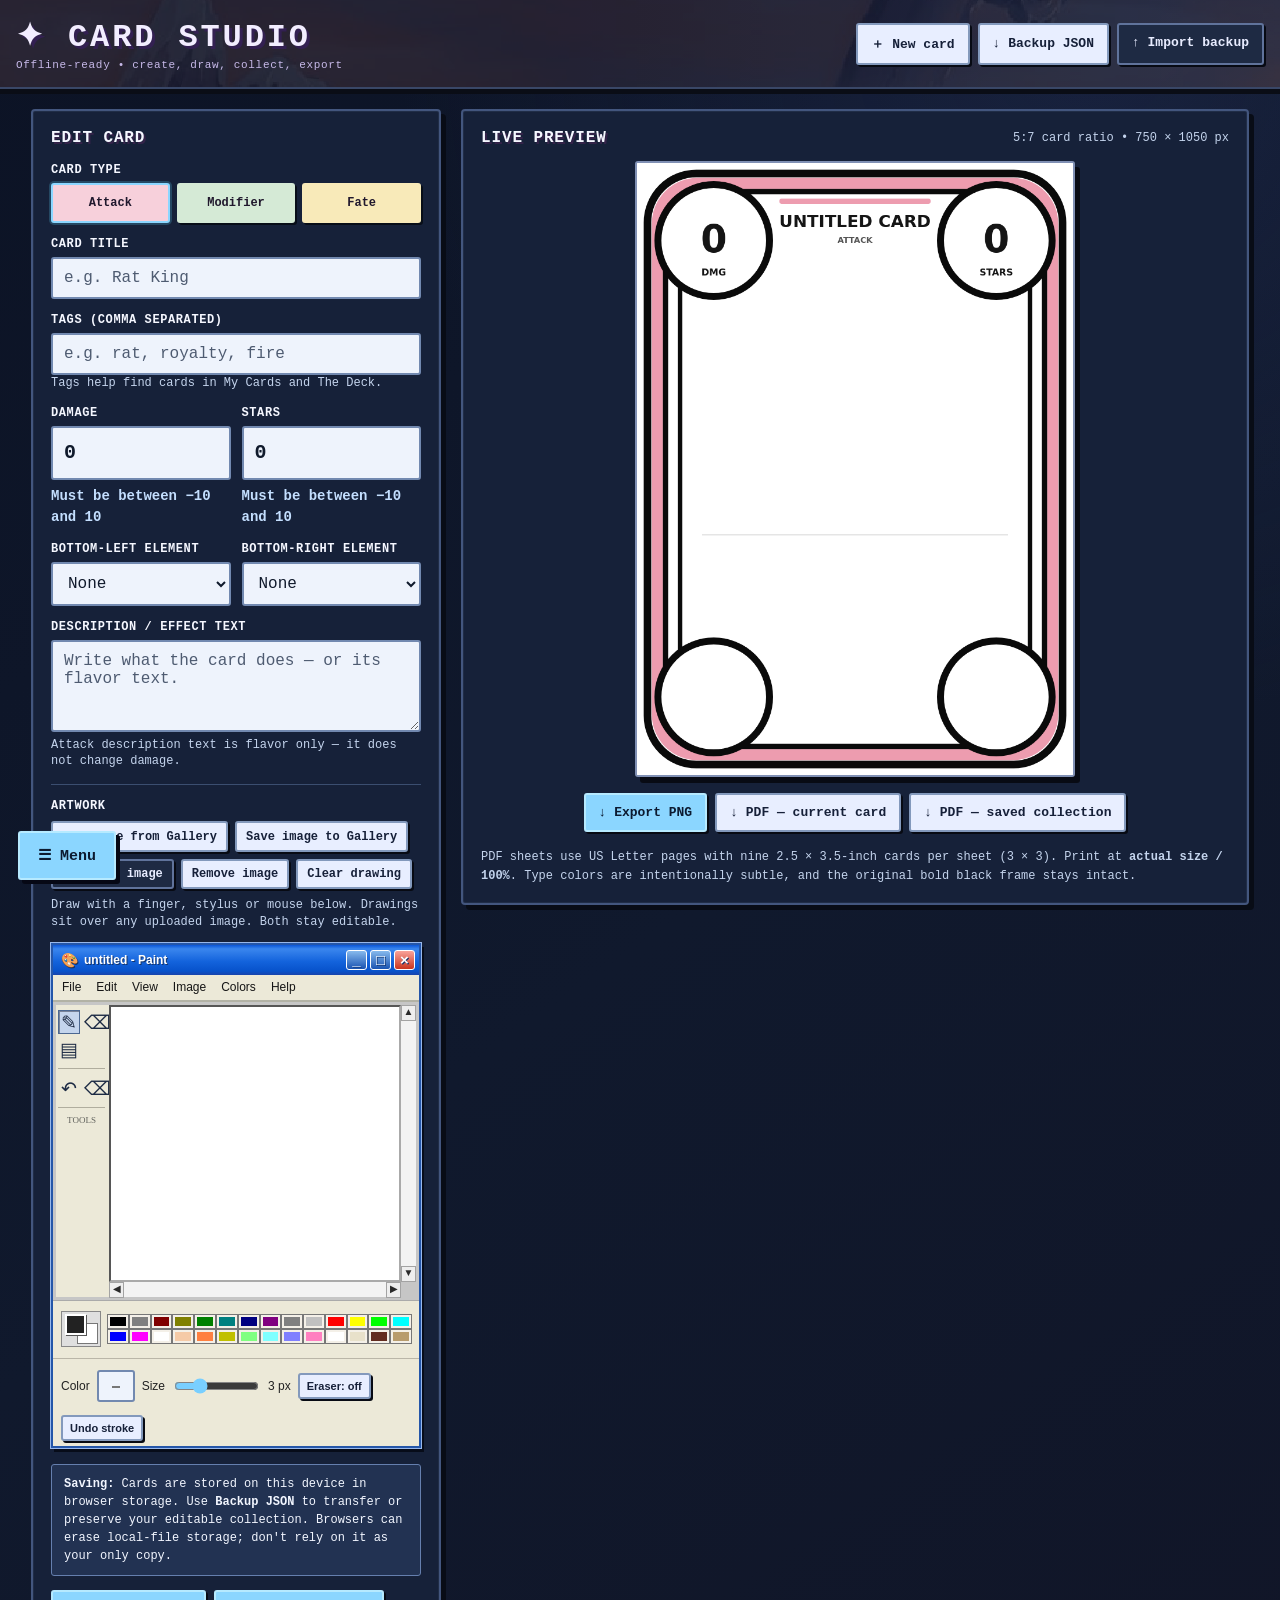
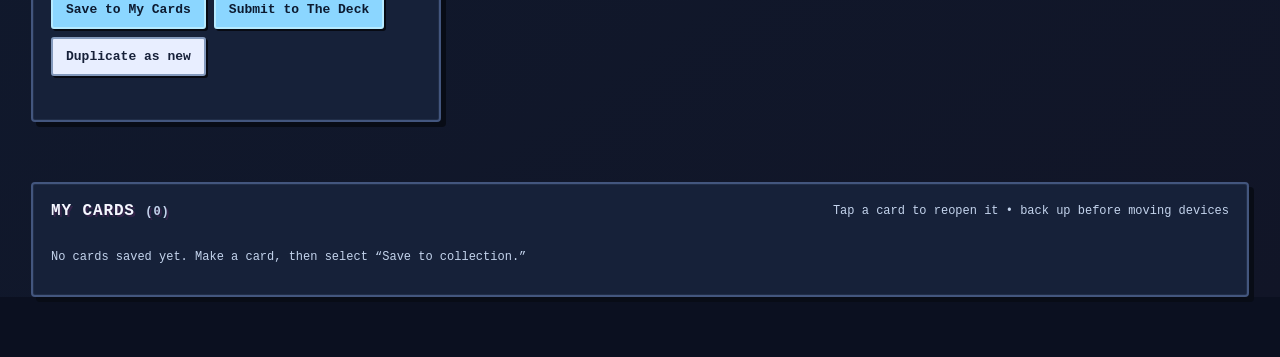
==== pixel-collection.html @ c216d49d "Create independently addressable Pixel Collection page to bypass stale index HTML" ====
<!DOCTYPE html>
<html lang="en"><head><!-- PIXEL COLLECTION BUILD: 2026-10-15, separate URL to bypass cached index.html --><meta charset="utf-8"><meta name="viewport" content="width=device-width,initial-scale=1,viewport-fit=cover"><meta name="theme-color" content="#171b22"><title>Card Studio</title>
<style>
:root{font-family:system-ui,-apple-system,BlinkMacSystemFont,'Segoe UI',sans-serif;color:#20252b;background:#f2f1ed}*{box-sizing:border-box}body{margin:0}button,input,textarea,select{font:inherit}button{cursor:pointer}button:disabled{opacity:.4;cursor:default}header{background:#171b22;color:white;padding:16px max(16px,calc((100vw - 1250px)/2));display:flex;align-items:center;justify-content:space-between;gap:10px;flex-wrap:wrap}header h1{font-size:21px;margin:0;letter-spacing:-.5px}header small{display:block;color:#b5bac4;font-size:11px;margin-top:3px}.top-actions{display:flex;gap:8px;flex-wrap:wrap}.btn{border:1px solid #cbd0d4;background:white;color:#222;border-radius:10px;padding:10px 13px;font-weight:650;font-size:13px;white-space:nowrap}.btn:hover{filter:brightness(.96)}.btn.primary{background:#252c38;color:#fff;border-color:#252c38}.btn.accent{background:#e899ae;border-color:#e899ae;color:#24171b}.btn.small{padding:6px 9px;font-size:12px}.btn.danger{color:#9d293c}.layout{max-width:1250px;margin:auto;padding:20px 16px 60px;display:grid;grid-template-columns:minmax(310px,410px) minmax(300px,1fr);gap:20px}.panel{background:white;border:1px solid #dfe1e2;border-radius:16px;padding:18px;box-shadow:0 2px 6px #00000006}.panel h2{font-size:16px;margin:0 0 15px}.field{margin-bottom:14px}.field>label,.field-label{display:block;font-size:12px;font-weight:750;margin-bottom:6px;color:#47505a}.field input:not([type=file]),.field textarea,.field select{width:100%;border:1px solid #cbd0d4;border-radius:9px;padding:10px 11px;background:#fff;color:#24282d;outline-offset:2px}.field textarea{min-height:92px;resize:vertical}.types,.grid2{display:grid;grid-template-columns:repeat(3,minmax(0,1fr));gap:7px}.types button{border:2px solid transparent;border-radius:9px;padding:11px 2px;font-weight:750;font-size:12px}.types button[data-type=attack]{background:#f7d0db}.types button[data-type=modifier]{background:#d5ead6}.types button[data-type=fate]{background:#f8eab9}.types button.active{border-color:#222;box-shadow:inset 0 0 0 1px #fff}.grid2{grid-template-columns:1fr 1fr;gap:11px}.chips{display:flex;gap:4px;flex-wrap:wrap;margin-top:6px}.chips button{padding:5px 7px;border:1px solid #d6dadd;background:#f7f8f8;border-radius:7px;font-size:11px}.muted{color:#68737d;font-size:12px;line-height:1.4}.art-tools{display:flex;flex-wrap:wrap;gap:7px;margin:8px 0}.art-tools label{display:inline-flex;align-items:center}.art-tools input[type=file]{display:none}#drawPad{width:100%;aspect-ratio:538/378;touch-action:none;background:#fff;border:1px dashed #aab1b8;border-radius:9px;display:block;cursor:crosshair}.draw-tools{display:flex;align-items:center;gap:9px;flex-wrap:wrap;margin:8px 0}.draw-tools input[type=color]{width:38px;height:32px;border:0;background:none}.draw-tools input[type=range]{width:85px}.preview-panel{display:flex;flex-direction:column;align-items:center;position:sticky;top:12px;align-self:start}.preview-panel .preview-label{align-self:stretch;display:flex;justify-content:space-between;align-items:center;margin-bottom:14px}.preview-panel h2{margin:0}#preview{width:min(100%,440px);aspect-ratio:5/7;height:auto;border-radius:17px;box-shadow:0 12px 30px #00000020;background:#fff}.exports{display:flex;gap:8px;flex-wrap:wrap;justify-content:center;margin-top:16px}.library{max-width:1250px;margin:0 auto 60px;padding:0 16px}.library .panel{padding:18px}.lib-head{display:flex;justify-content:space-between;align-items:center;gap:10px;flex-wrap:wrap}.lib-head h2{margin:0}.library-grid{display:grid;grid-template-columns:repeat(auto-fill,minmax(150px,1fr));gap:12px;margin-top:16px}.lib-card{border:1px solid #d8dce0;border-radius:12px;padding:10px;min-width:0}.lib-card img{display:block;width:100%;aspect-ratio:5/7;object-fit:contain;background:#eee;border-radius:6px;cursor:pointer}.lib-card strong{display:block;font-size:12px;overflow:hidden;text-overflow:ellipsis;white-space:nowrap;margin:8px 0 2px}.lib-card small{color:#69737d}.lib-buttons{display:flex;gap:5px;margin-top:8px;flex-wrap:wrap}.lib-buttons button{font-size:11px;padding:6px 7px}.notice{font-size:12px;padding:10px 12px;border:1px solid #d5dadd;background:#f8fafb;border-radius:9px;line-height:1.5}.status{font-size:12px;min-height:18px;color:#59656f;margin-top:8px}.footer-note{font-size:12px;color:#6a737c;margin-top:16px;line-height:1.55}.separator{height:1px;background:#e8eaed;margin:14px 0}.hidden{display:none!important}@media(max-width:760px){header{padding:13px 16px}.layout{grid-template-columns:1fr;padding:14px;gap:14px}.preview-panel{position:static;grid-row:1}#preview{max-width:340px}.panel{padding:14px}.library{padding:0 14px}header h1{font-size:19px}}@media print{header,.editor-panel,.exports,.library,.preview-label,.footer-note{display:none!important}.layout{display:block;padding:0;margin:0}.preview-panel{border:0;box-shadow:none;padding:0}#preview{max-width:none;box-shadow:none;width:5in;height:7in}body{background:white}}

/* Scorekeeper additions: isolated from legacy card storage */
.nav-tabs{max-width:1250px;margin:14px auto 0;padding:0 16px;display:flex;gap:8px}.nav-tabs button{flex:1;max-width:230px;padding:12px;border:1px solid #cbd0d4;border-radius:12px;background:white;font-weight:800;color:#28313b}.nav-tabs button.active{background:#252c38;color:white;border-color:#252c38}body.score-mode .layout,body.score-mode .library{display:none}body:not(.score-mode) #scorePage{display:none}#scorePage{max-width:800px;margin:16px auto 60px;padding:0 16px}.score-head{display:flex;justify-content:space-between;align-items:center;flex-wrap:wrap;gap:10px}.score-head h2{margin:0}.score-player{padding:13px 0;border-bottom:1px solid #e2e4e6;display:flex;align-items:center;gap:10px}.score-player:last-child{border-bottom:0}.score-person{flex:1;min-width:0}.score-person strong{display:block;overflow:hidden;text-overflow:ellipsis;white-space:nowrap}.score-person small{color:#65717c}.score-amount{font-size:30px;font-weight:800;min-width:42px;text-align:center;font-variant-numeric:tabular-nums}.score-btn{min-width:48px;min-height:48px;border-radius:12px;border:1px solid #cbd0d4;background:#f6f7f8;font-size:26px;font-weight:650}.score-btn.plus{background:#d5ead6}.score-btn:active{transform:scale(.97)}.score-setup{display:grid;grid-template-columns:1fr 1fr;gap:12px}.score-setup label{display:block;font-size:12px;font-weight:750;margin-bottom:5px}.score-setup input{border:1px solid #cbd0d4;border-radius:9px;padding:11px;width:100%;font-size:16px}.score-help{font-size:12px;color:#65717c;margin:10px 0}.score-toolbar{display:flex;flex-wrap:wrap;gap:8px;margin-top:15px}.score-leader{padding:10px 13px;border-radius:10px;background:#f2f6f1;font-size:13px;margin:12px 0}.score-leader.win{background:#fff3d5}.score-history{font-size:12px;color:#66717c;margin-top:8px}.score-setup-row{display:flex;gap:7px;margin-bottom:8px}.score-setup-row input{flex:1;min-width:0}.score-setup-row button{width:40px;border-radius:8px;border:1px solid #ccd0d4;background:#fff}.score-setup-row button:disabled{opacity:.3}@media(max-width:520px){.score-setup{grid-template-columns:1fr}.score-player{gap:7px}.score-btn{min-width:44px;min-height:48px}.score-amount{font-size:27px;min-width:38px}}@media print{#scorePage,.nav-tabs{display:none!important}}

/* v3 navigation: independent from existing card storage */
#menuToggle{position:fixed;z-index:55;bottom:20px;left:18px;border:1px solid #343943;background:#202630;color:white;border-radius:999px;box-shadow:0 4px 20px #0004;padding:13px 18px;font-weight:800;font-size:15px;min-height:48px}#menuShade{position:fixed;inset:0;background:#1119;z-index:70}#sideNav{position:fixed;left:0;top:0;bottom:0;z-index:71;transform:translateX(-105%);transition:transform .18s ease;width:min(83vw,310px);background:#181d25;color:#fff;box-shadow:4px 0 20px #0003;padding:20px 14px;display:flex;flex-direction:column;gap:8px}#sideNav.open{transform:translateX(0)}.side-title{display:flex;align-items:center;justify-content:space-between;font-size:23px;font-weight:900;letter-spacing:.1em;padding:8px 8px 20px}#menuClose{background:transparent;color:white;border:0;font-size:30px}#sideNav button[data-go]{text-align:left;color:#f4f4f4;background:transparent;border:0;border-radius:11px;padding:17px 16px;font-weight:750;font-size:16px}#sideNav button[data-go].selected{background:#394354}.side-caption{font-size:12px;color:#b4bdc9;line-height:1.5;margin:24px 10px}.feature-page{max-width:1100px;margin:18px auto 70px;padding:0 16px}.feature-page h2{font-size:22px}.feature-actions{display:flex;flex-wrap:wrap;gap:8px;margin:15px 0}.art-grid{display:grid;grid-template-columns:repeat(auto-fill,minmax(145px,1fr));gap:12px;margin-top:18px}.art-tile{border:1px solid #dadddf;background:#fff;border-radius:13px;padding:9px;text-align:left;min-width:0}.art-tile img{width:100%;aspect-ratio:1;object-fit:contain;background:#f8f8f6;border-radius:8px}.art-tile strong{display:block;font-size:13px;overflow:hidden;text-overflow:ellipsis;white-space:nowrap;margin-top:7px}.art-tile small{color:#65717c}.gallery-actions{display:flex;gap:5px;flex-wrap:wrap;margin-top:7px}.gallery-actions .btn{font-size:11px;padding:6px 8px}.gallery-thumb{width:100%;aspect-ratio:1;object-fit:contain;background:#fafaf8;border-radius:8px}.deck-stats{display:flex;gap:10px;flex-wrap:wrap}.deck-stats span{background:#f4f4f0;padding:8px 12px;border-radius:10px;font-size:13px;font-weight:750}body[data-page="gallery"] .layout,body[data-page="gallery"] .library,body[data-page="gallery"] #scorePage,body[data-page="decks"] .layout,body[data-page="decks"] .library,body[data-page="decks"] #scorePage{display:none!important}body:not([data-page="gallery"]) #galleryPage,body:not([data-page="decks"]) #decksPage{display:none!important}body[data-page="shared"] .layout,body[data-page="shared"] .library,body[data-page="shared"] #scorePage{display:none!important}body:not([data-page="shared"]) #sharedPage{display:none!important}body[data-page="score"] .layout,body[data-page="score"] .library{display:none!important}body:not([data-page="score"]) #scorePage{display:none!important}@media print{#menuToggle,#menuShade,#sideNav,.feature-page{display:none!important}}
body:not([data-page="shared"]):not([data-page="gallery"]) #cloudAccount{display:none!important}#cloudAccount{max-width:1100px;margin:0 auto 80px}#cloudCardSelect{width:100%;padding:12px;border:1px solid #ddd;border-radius:9px}#cloudArtFiles{max-width:100%}
/* GLEP PIXEL STUDIO UI THEME — presentation only. Do not change canvas renderer or card template. */
:root{font-family:'Courier New',ui-monospace,monospace;color:#e0e6ff;background:#0b1020;color-scheme:dark;--glep-magenta:#f338da;--glep-cyan:#3edce8;--glep-line:#53678e;--glep-ink:#0b1020}
body{background:radial-gradient(circle at 85% 2%,#28345f60,transparent 32%),linear-gradient(145deg,#0c1325,#10192d 50%,#111527);color:#e0e6ff;min-height:100vh}
body::before{content:'';pointer-events:none;position:fixed;inset:0;z-index:-1;background-image:linear-gradient(#6880b10a 1px,transparent 1px),linear-gradient(90deg,#6880b10a 1px,transparent 1px);background-size:16px 16px}
header{background:linear-gradient(90deg,#0b1121 42%,#142138);border-bottom:2px solid #394767;box-shadow:0 5px 0 #0a0d16;position:relative;isolation:isolate}
header:before{content:'';position:absolute;inset:0;background-image:url("[data-uri]");background-position:right 43%;background-size:cover;opacity:.17;z-index:-1;image-rendering:pixelated}
header h1{font-size:clamp(21px,3vw,32px);font-weight:900;text-transform:uppercase;letter-spacing:.09em;text-shadow:3px 3px 0 #332052;color:#f2edff}
header small{color:#c7b9e9;letter-spacing:.06em}
.panel,.feature-page .panel{background:#161f34;border:2px solid #4b5f85;border-radius:4px;box-shadow:5px 5px 0 #080c16, inset 0 0 0 1px #202d47;color:#e4eaff}
.panel h2,.feature-page h2,.preview-label h2,.lib-head h2{font-family:'Courier New',monospace;letter-spacing:.055em;text-transform:uppercase;color:#e3dfff;text-shadow:2px 2px #342349}
.field>label,.field-label,.score-setup label{color:#c9d5f9;text-transform:uppercase;letter-spacing:.05em}
.muted,.footer-note,.score-person small,.score-history,.score-help,.lib-card small{color:#b3c1dd}
.btn,.nav-tabs button,.chips button,.score-btn,.score-setup-row button{font-family:inherit;background:#1e2a43;border:2px solid #60739b;border-radius:3px;color:#e8ecff;box-shadow:2px 2px 0 #070a13;transition:background .12s}
.btn:hover,.chips button:hover,.score-btn:hover{filter:brightness(1.15)}
.btn.primary,.btn.accent,.nav-tabs button.active{background:#ef34cb;border-color:#ff83eb;color:#160a24;font-weight:900}
.btn.danger{color:#ffa4be;border-color:#985774}
.field input:not([type=file]),.field textarea,.field select,.score-setup input,#cloudCardSelect{background:#0e172a;color:#f1f3ff;border:2px solid #4b628a;border-radius:3px;font-family:inherit}
.field input:focus,.field textarea:focus,.field select:focus{outline:2px solid #ff43d9;outline-offset:2px}
.types button{border-radius:3px;font-family:inherit;color:#20182d;box-shadow:2px 2px 0 #080e18}
.types button.active{border-color:#ff29ca;box-shadow:0 0 0 2px #40143d}
.notice,.score-leader{background:#1c2941;border:1px solid #6178a0;border-radius:3px;color:#d1ddf5}
.separator{background:#3b4e70}
#drawPad{border:2px dashed #7282a9;border-radius:3px;background:white}
#preview{border-radius:3px;border:2px solid #8090b4;box-shadow:5px 6px 0 #080b14;background:white} /* canvas artwork stays exactly as designed */
.lib-card{background:#0e182b;border:1px solid #556b91;border-radius:3px}
.lib-card img{background:#e8e8e8;border-radius:1px}
#menuToggle{background:#ee34cb;color:#120d20;border:2px solid #ff8eed;border-radius:3px;box-shadow:4px 4px 0 #060815;font-family:inherit}
#sideNav{background:#0b1122;border-right:3px solid #ba4fcb;box-shadow:8px 0 0 #050911;font-family:inherit}
#sideNav .side-title{font-size:20px;color:#f3eaff;text-shadow:2px 2px #7d287b}
#sideNav button[data-go]{border-radius:3px;font-family:inherit}
#sideNav button[data-go].selected{background:#352044!important;color:#ff7ee8!important;border-left:4px solid #ff31d6}
#sideNav .side-caption{color:#b9c4de}
.score-player{border-color:#3c5070}.score-btn.plus{background:#248874;color:white;border-color:#41c9af}.score-leader.win{background:#423359;color:#ffe5ff}
.library-grid,.gallery-grid{gap:12px}
#galleryPage .panel,#decksPage .panel,#sharedPage .panel,#scorePage .panel{background:#161f34;color:#e4eaff}
#scorePage .score-amount{color:#e8dcff;text-shadow:2px 2px 0 #52386b}
input[type=checkbox]{accent-color:#ef34cb}
@media(max-width:760px){header{padding:14px 14px 16px}header h1{font-size:22px}.panel{box-shadow:3px 3px 0 #080c16}.layout{gap:16px}#menuToggle{bottom:18px;left:14px}}
@media print{body{background:white!important;color:black!important}.panel{background:white!important;border:0!important;box-shadow:none!important}body:before,header:before{display:none!important}}
.stat-range-hint{font-size:13px;line-height:1.5;margin-top:6px;color:#cad6eb;font-weight:650}.field select#damage,.field select#stars{font-size:18px!important;font-weight:800!important;min-height:48px;line-height:1.4!important}.chips{max-height:88px;overflow-y:auto}.chips button{min-width:32px;min-height:30px}#damageChips,#starsChips{gap:5px}

/* vPixel contrast repair: explicit backgrounds and accessible foregrounds */
body .panel, body #scorePage .panel, body .lib-card, body .notice, body .score-leader, body .score-person, body .score-setup, body .score-player, body .cloud-card,body .art-tile{color:#eff5ff}
body .panel{background:#162139!important;border-color:#43567e!important;color:#f0f4ff!important}
body .panel h2,body .panel h3,body .panel strong,body .lib-card strong,body .field>label,body .field-label,body .score-person strong,body .score-head h2{color:#f5f7ff!important}
body .muted,body .footer-note,body .score-help,body .score-history,body .lib-card small,body .score-person small{color:#c4d4ed!important}
body .field input:not([type=file]),body .field textarea,body .field select,body .score-setup input,body input:not([type=checkbox]):not([type=radio]):not([type=color]):not([type=range]):not([type=file]),body select,body textarea{background:#eef3fc!important;color:#101a2c!important;border:2px solid #7289b0!important;opacity:1}
body input::placeholder,body textarea::placeholder{color:#4e5b71!important;opacity:1}
body button.btn,body .chips button,body .lib-buttons button,body .score-btn,body .score-setup-row button{background:#e8eeff;color:#162039;border:2px solid #8399bc}
body button.btn.primary,body button.btn.accent,body .score-btn.plus{background:#e83bc4;color:#150b20;border-color:#fa8dec}
body .notice,body .lib-card,body .score-leader{background:#223252!important;color:#f2f6ff!important;border-color:#657fae!important}
body .stat-range-hint{color:#d6e8ff!important;font-size:14px!important}
body .field select#damage,body .field select#stars{font-size:20px!important;font-weight:800!important;min-height:52px}
body .field select option{background:#eef3fc;color:#101a2c}

/* Numeric entry only: no quick-select controls. */
#damageChips,#starsChips{display:none!important}
.field input#damage,.field input#stars{display:block!important;width:100%!important;min-height:54px!important;font-size:20px!important;font-weight:800!important;background:#eef3fc!important;color:#101a2c!important;border:2px solid #7289b0!important}


/* Cool-blue studio accents and clean reference-style drawing canvas.
   Visual UI only — card export paint() remains unchanged. */
:root{--glep-magenta:#8cd9ff;--glep-cyan:#8cd9ff;accent-color:#79cfff}
body .btn.primary,body .btn.accent,body .nav-tabs button.active,body #menuToggle,
body .score-btn.plus{background:#8bd6ff!important;color:#0c1a30!important;border-color:#b6eaff!important}
body .btn.primary:hover,body .btn.accent:hover,body #menuToggle:hover{background:#b7eaff!important}
body .types button.active{border-color:#8bd6ff!important;box-shadow:0 0 0 2px #254863!important}
body #sideNav{border-right-color:#6bb8ea!important}
body #sideNav button[data-go].selected{background:#1d3652!important;border-left:4px solid #8bd6ff!important;color:#bdeaff!important}
body #sideNav .side-title{text-shadow:2px 2px #174f74!important}
body .field input:focus,body .field textarea:focus,body .field select:focus,
body button:focus-visible{outline:3px solid #8bd6ff!important;outline-offset:2px}
body input[type=checkbox],body input[type=radio]{accent-color:#71c9fa!important}
body #drawPad{display:block!important;width:100%!important;height:auto!important;aspect-ratio:538/378!important;background:#fff!important;border:3px dashed #8398ba!important;border-radius:3px!important;box-shadow:none!important;touch-action:none}
body .draw-tools{background:transparent!important}
body .stat-range-hint{color:#c4dfff!important}
@media(max-width:760px){body #drawPad{border-width:3px!important}}

/* Classic Windows XP Paint drawing shell — affects the editor only */
.xp-paint{font:12px Tahoma,'MS Sans Serif',Arial,sans-serif;color:#111!important;background:#ece9d8;border:2px solid #2456a9;box-shadow:0 0 0 1px #98b8eb,3px 4px 0 #070c19;margin:12px 0 16px;width:100%;overflow:hidden}
.xp-title{height:30px;background:linear-gradient(180deg,#0b56d8 0%,#3a86ee 13%,#1363dc 55%,#0752cb 87%,#1844ac);color:white;display:flex;align-items:center;padding:3px 4px 3px 8px;gap:6px;font-weight:bold;text-shadow:1px 1px #12346d}
.xp-appicon{font-size:14px}.xp-wincontrols{display:flex;gap:3px;margin-left:auto}.xp-wincontrols span{display:grid;place-items:center;width:21px;height:20px;border:1px solid white;border-radius:3px;background:linear-gradient(#87baed,#1953b2);font-size:15px;line-height:1}.xp-wincontrols span:last-child{background:linear-gradient(#f9a39a,#ca351e)}
.xp-menubar{height:25px;display:flex;align-items:center;gap:15px;padding:0 9px;background:#ece9d8;color:#151515}
.xp-workspace{display:flex;background:#c6c6c6;min-height:300px;border-top:2px solid #b2b2a5;padding:3px}.xp-toolbar{width:53px;flex-shrink:0;display:grid;align-content:start;grid-template-columns:repeat(2,22px);gap:3px;padding:5px 2px;background:#ece9d8}.xp-tool{display:grid;place-items:center;width:22px;height:24px;padding:0;border:1px solid transparent;background:transparent;color:#1d2b44;font:19px 'Segoe UI Symbol',sans-serif;cursor:pointer;box-shadow:none}.xp-tool.xp-current{background:#c4d5ed;border:1px solid #4c6891;box-shadow:inset 1px 1px #788399}.xp-tool:hover{border-color:#7790ae}.xp-tool-sep{grid-column:span 2;border-top:1px solid #b0ad9e;margin:4px 0}.xp-tool-note{grid-column:span 2;font:9px Tahoma;color:#62635e;text-align:center}
.xp-canvas-frame{position:relative;flex:1;min-width:0;padding:0 15px 15px 0;background:#c6c6c6}.xp-canvas-scroll{width:100%;height:100%;background:#fff;border:2px inset #aaa;overflow:hidden;min-height:276px}.xp-paint #drawPad{display:block!important;width:100%!important;height:auto!important;aspect-ratio:538/378!important;border:0!important;border-radius:0!important;background:white!important;touch-action:none;box-shadow:none!important}.xp-v-scroll{position:absolute;right:0;top:0;bottom:15px;width:15px;display:flex;flex-direction:column;align-items:stretch;color:#292929;background:#e7e7e7}.xp-h-scroll{position:absolute;bottom:0;left:0;right:15px;height:15px;display:flex;color:#292929;background:#e7e7e7}.xp-v-scroll span,.xp-h-scroll span{height:16px;min-width:15px;text-align:center;font-size:10px;border:1px solid #a3a3a3;background:#eee}.xp-v-scroll i,.xp-h-scroll i{flex:1;background:#f3f3f3}
.xp-palette{background:#ece9d8;border-top:1px solid #aaa;display:flex;gap:7px;align-items:center;padding:5px 8px;min-height:58px}.xp-color-pair{width:40px;height:36px;flex-shrink:0;position:relative;border:1px solid #888;background:#dfdfdf}.xp-color-pair #xpColorPreview{width:21px;height:21px;background:#222;position:absolute;top:2px;left:3px;z-index:1;border:2px solid #fff;box-shadow:1px 1px #555}.xp-secondary-color{width:21px;height:21px;background:white;position:absolute;bottom:2px;right:2px;border:1px solid #777}.xp-swatches{display:grid;grid-template-columns:repeat(14,minmax(10px,1fr));gap:2px;flex:1}.xp-color{background:var(--swatch);border:2px solid #f4f0e8;outline:1px solid #777;min-height:13px;cursor:pointer;padding:0}.xp-color.xp-selected{outline:2px solid #153e9a;outline-offset:0}
.xp-status{display:flex;justify-content:space-between;gap:6px;padding:5px 7px;background:#ece9d8;border-top:1px solid #b1b1aa;color:#333;font:10px Tahoma,Arial,sans-serif}.xp-options{border-top:1px solid #bab6a8;padding:5px 8px;background:#ece9d8}.xp-options .draw-tools{margin:0;gap:7px;color:#222!important;font:12px Tahoma,Arial,sans-serif}.xp-options .draw-tools span{color:#222!important}.xp-options .draw-tools .btn{font-size:11px!important;padding:5px 7px!important}.xp-options input[type=color]{background:transparent!important}
@media(max-width:480px){.xp-swatches{grid-template-columns:repeat(10,minmax(10px,1fr))}.xp-toolbar{width:43px;grid-template-columns:repeat(2,17px)}.xp-tool{width:17px;font-size:15px}.xp-menubar{gap:10px}.xp-status{font-size:9px}.xp-workspace{min-height:245px}.xp-canvas-scroll{min-height:220px}}

body:not([data-page="master"]) #masterPage{display:none!important}body[data-page="master"] .layout,body[data-page="master"] .library,body[data-page="master"] #scorePage{display:none!important}
.master-grid{display:grid;grid-template-columns:repeat(auto-fit,minmax(min(100%,270px),1fr));gap:12px;margin-top:16px}.master-entry{background:#21314d;border:1px solid #7798b8;padding:14px}.master-entry input,.master-entry select,.master-entry textarea{display:block;width:100%;margin:6px 0;background:#eff5ff!important;color:#162037!important;padding:8px;border:1px solid #7799bd}.master-entry textarea{min-height:85px}.master-entry .btn{margin:3px}.master-meta{font-size:12px;color:#c9ddf3}.master-creator{display:flex;align-items:center;justify-content:space-between;gap:12px;padding:8px;border-bottom:1px solid #435777}

/* My Cards — make saved-card tiles and actions legible on every theme */
body #decksPage #deckGrid .art-tile{display:flex;flex-direction:column;align-items:flex-start;gap:7px;width:100%;min-height:88px;text-align:left;background:#eaf3ff!important;color:#162238!important;border:2px solid #86b6d7!important;padding:12px!important;border-radius:5px;cursor:pointer;opacity:1!important}
body #decksPage #deckGrid .art-tile strong{display:block;color:#142036!important;font-size:15px;font-weight:800;white-space:normal;overflow-wrap:anywhere}
body #decksPage #deckGrid .art-tile small{display:block;color:#344967!important;font-size:12px;font-weight:700;text-transform:capitalize}
body #decksPage #deckGrid .art-tile:hover,body #decksPage #deckGrid .art-tile:focus-visible{background:#d4ebff!important;outline:2px solid #76cfff}
body #decksPage .feature-actions button{color:#15233a!important;background:#e9f3ff!important;border:2px solid #8daecc!important;opacity:1!important}
body #decksPage .feature-actions button.primary{background:#8bd6ff!important;color:#0a2038!important}
body #decksPage #deckSummary span{background:#dcecff!important;color:#15243b!important;border:1px solid #8cadd1;font-weight:800}

.card-mini-preview{display:block!important;width:100%;aspect-ratio:5/7!important;object-fit:contain!important;max-height:350px;border:1px solid #7297ba;background:#fff}.card-status{display:block;font-size:12px;color:#cbe6ff;margin:6px 0}.deck-tools{display:flex;gap:8px;flex-wrap:wrap;margin:9px 0}.deck-tools input,.deck-tools select{flex:1;min-width:140px;padding:8px;background:#eff5ff;color:#14213a;border:1px solid #7899b2;border-radius:3px}

/* Mobile layout fixes and section-based Card Master */
html,body{max-width:100%;overflow-x:clip}
.feature-page,.feature-page .panel,.art-grid,.art-tile,.master-grid,.master-entry,.master-creator,.grid2,.field{min-width:0;max-width:100%;box-sizing:border-box}
#galleryGrid,#sharedArtGrid,#sharedGrid,#masterCards,#masterArtwork{grid-template-columns:repeat(auto-fill,minmax(min(100%,230px),1fr))}
#galleryGrid .art-tile,#sharedArtGrid .art-tile,#sharedGrid .art-tile{width:100%;min-width:0;overflow:hidden}
.gallery-actions{display:flex;flex-direction:column;align-items:stretch;gap:7px;width:100%;min-width:0}
.gallery-actions .btn,.art-tile .btn,.master-entry .btn,.master-creator .btn{max-width:100%;min-width:0;white-space:normal!important;overflow-wrap:anywhere;text-align:center;line-height:1.35;height:auto}
.gallery-actions .btn{display:block;width:100%;margin:0!important;padding:9px 6px!important;font-size:12px!important}
.art-tile strong,.art-tile small{white-space:normal!important;overflow-wrap:anywhere}
.art-tile strong{color:#18243a!important}.art-tile small{color:#40526e!important}
.master-tabs{display:grid;grid-template-columns:repeat(3,minmax(0,1fr));gap:8px;margin:16px 0}
.master-tabs button{min-width:0;max-width:100%;padding:12px 7px!important;white-space:normal!important;overflow-wrap:anywhere;line-height:1.3}
.master-global-controls{display:flex;justify-content:flex-end;gap:8px;flex-wrap:wrap;margin-bottom:10px}
.master-global-controls .btn{max-width:100%;white-space:normal}
[data-master-panel][hidden]{display:none!important}
.master-creator{flex-wrap:wrap;align-items:flex-start;gap:9px}
.master-creator>span{flex:1 1 110px;overflow-wrap:anywhere}
.master-creator>div{display:flex;flex:1 1 175px;flex-wrap:wrap;gap:6px;min-width:0}
.master-creator>div .btn{flex:1 1 120px;margin:0}
#masterPage .grid2{grid-template-columns:repeat(auto-fit,minmax(min(100%,210px),1fr))}
#masterPage input,#masterPage select,#masterPage textarea{min-width:0;max-width:100%}
@media(max-width:760px){
 #galleryGrid,#sharedArtGrid,#sharedGrid,#masterCards,#masterArtwork{grid-template-columns:repeat(2,minmax(0,1fr));gap:10px}
 #galleryGrid .art-tile,#sharedArtGrid .art-tile,#sharedGrid .art-tile{padding:8px!important}
 #menuToggle{position:fixed!important;left:12px!important;bottom:calc(12px + env(safe-area-inset-bottom,0px))!important;z-index:1000!important;max-width:155px;padding:11px 13px!important;font-size:14px!important}
 body{padding-bottom:calc(95px + env(safe-area-inset-bottom,0px))}
 .feature-page{padding-inline:12px!important}
 .master-tabs{grid-template-columns:1fr;gap:7px}
 .master-tabs button{width:100%}
 .master-creator>div{flex-basis:100%}
}
@media(max-width:430px){.gallery-actions .btn{font-size:11px!important;padding:8px 4px!important}.art-tile{padding:7px!important}}

.master-review-feedback{padding:10px;margin:10px 0;border:1px solid #81a5c8;background:#1e3450;color:#edf8ff;font-size:13px;font-weight:700;overflow-wrap:anywhere}.master-review-feedback[data-result="success"]{border-color:#68bea6;background:#153e38;color:#d8ffef}.master-review-feedback[data-result="error"]{border-color:#ea9898;background:#4a222c;color:#ffe3e3}

/* Browsing-first shared deck; publishing remains in Card Editor. */
body[data-page="shared"] #cloudAccount{display:none!important}

/* Pixel Collection — uses only existing card renderings and the studio palette. */
.pixel-collection{background:#0b152a;border:3px solid #547da7;padding:12px;box-shadow:5px 5px 0 #050b17;margin-top:12px;min-width:0}.pixel-collection-head{display:flex;flex-wrap:wrap;justify-content:space-between;gap:8px;color:#b8e9ff;border-bottom:2px solid #43698d;padding:8px 4px 14px;margin-bottom:15px;letter-spacing:.07em;font:700 13px 'Courier New',monospace}.pixel-card-grid{display:grid;grid-template-columns:repeat(auto-fill,minmax(min(100%,156px),1fr));gap:12px;align-items:start}.pixel-card-slot{min-width:0;width:100%;display:flex;flex-direction:column;align-items:stretch;gap:5px;padding:9px;background:#192b47;border:2px solid #597da6;color:#f5faff;box-shadow:3px 3px 0 #050c1c;border-radius:2px;font:700 12px 'Courier New',monospace;cursor:pointer}.pixel-card-slot:hover,.pixel-card-slot:focus-visible{border-color:#91dbff;background:#243c5e;outline:2px solid #91dbff}.pixel-card-slot img{width:100%;aspect-ratio:5/7;object-fit:contain;background:white;max-height:none}.pixel-card-slot strong{white-space:normal;overflow-wrap:anywhere;color:#f6f8ff;font-size:12px}.pixel-card-slot small{color:#aeddf9}.pixel-card-inspector{margin-top:19px;border:2px solid #8bd6ff;background:#172740;padding:12px;color:#ebf4ff}.pixel-card-inspector[hidden]{display:none!important}#pixelInspectorContent{display:grid;grid-template-columns:minmax(0,1fr) minmax(0,1fr);gap:15px;margin-top:12px;align-items:start}.pixel-inspector-image{width:100%;max-width:360px;aspect-ratio:5/7;object-fit:contain;background:white}.pixel-inspector-details{min-width:0;overflow-wrap:anywhere}.pixel-inspector-details h3{color:#b3e6ff}.pixel-inspector-details p{color:#e3efff;line-height:1.45}@media(max-width:550px){.pixel-card-grid{grid-template-columns:repeat(2,minmax(0,1fr));gap:9px}.pixel-card-slot{padding:6px;font-size:11px}#pixelInspectorContent{grid-template-columns:1fr}.pixel-inspector-image{max-width:280px;margin:auto}}
</style></head><body>
<header><div><h1>✦ Card Studio</h1><small>Offline-ready • create, draw, collect, export</small></div><div class="top-actions"><button class="btn" id="newBtn">＋ New card</button><button class="btn" id="backupBtn">↓ Backup JSON</button><label class="btn" for="importBackup">↑ Import backup<input id="importBackup" type="file" accept="application/json,.json" hidden></label></div></header>
<button id="menuToggle" type="button" aria-label="Open navigation" aria-expanded="false">☰ <span>Menu</span></button>
<div id="menuShade" hidden></div><nav id="sideNav" aria-label="Card Studio navigation" aria-hidden="true"><div class="side-title">CARD STUDIO <button id="menuClose" aria-label="Close navigation">×</button></div><button data-go="cards" class="selected">✎ Card Editor</button><button data-go="gallery">▧ Art Gallery</button><button data-go="decks">▤ My Cards</button><button data-go="shared" >♧ The Deck</button><button data-go="score">◇ Scorekeeper</button><button data-go="master">⚙ Card Master</button><div class="side-caption">Draft cards and scores remain on this device. My Cards are private to this device. The Deck and shared artwork sync via Supabase. Local drafts and scores remain on this device.</div></nav>
<section id="masterPage" class="feature-page" aria-label="Card Master administration"><div class="panel">
<h2>Card Master · Billy's Workshop</h2><p class="muted">Only approved submissions appear in The Deck. Creator codes are stored and checked on the server.</p>
<div id="masterGate"><div class="field"><label for="masterPass">Card Master password</label><input id="masterPass" type="password" autocomplete="off" placeholder="Enter Billy's password"></div><button type="button" class="btn primary" id="masterUnlock">Unlock Card Master</button></div>
<div id="masterControls" hidden>
<div class="master-tabs" role="tablist" aria-label="Card Master sections">
<button type="button" class="btn primary" data-master-tab="review" role="tab" aria-selected="true">Card Review</button>
<button type="button" class="btn" data-master-tab="gallery" role="tab" aria-selected="false">Gallery Management</button>
<button type="button" class="btn" data-master-tab="users" role="tab" aria-selected="false">User Management</button>
</div>
<div class="master-global-controls"><button class="btn" id="masterRefresh">Refresh</button><button class="btn" id="masterLock">Lock</button></div>
<p class="muted" id="masterStatus" role="status"></p>
<div data-master-panel="review" role="tabpanel">
<h3>Card submissions</h3>
<div class="feature-actions"><button class="btn primary" id="masterDeckExport">Export Approved Deck (print)</button></div>
<div class="feature-actions"><label for="masterShowReviewed" class="muted"><input type="checkbox" id="masterShowReviewed"> Show approved and denied cards</label></div><div id="masterCards" class="master-grid"></div>
</div>
<div data-master-panel="gallery" role="tabpanel" hidden>
<h3>Shared Gallery Management</h3><p class="muted">Edit names and tags, replace artwork, or remove images from the public gallery.</p>
<div id="masterArtwork" class="master-grid"></div>
</div>
<div data-master-panel="users" role="tabpanel" hidden>
<h3>Creator Codes</h3><p class="muted">Codes are never displayed once created. Give each creator their code privately.</p>
<div class="grid2"><div class="field"><label for="masterCreatorName">Friend's name</label><input id="masterCreatorName" placeholder="Display name"></div><div class="field"><label for="masterCreatorCode">New code (6–64 characters)</label><input id="masterCreatorCode" placeholder="Private creator code" autocomplete="off"></div></div>
<button class="btn primary" id="masterAddCreator">Add creator</button><div id="masterCreators"></div>
</div>
</div>
</div></section><main class="layout"><section class="panel editor-panel"><h2>Edit card <span id="dirtyFlag" class="muted"></span></h2>
<div class="field"><label class="field-label">Card type</label><div class="types"><button type="button" data-type="attack" class="active">Attack</button><button type="button" data-type="modifier">Modifier</button><button type="button" data-type="fate">Fate</button></div></div>
<div class="field"><label for="cardName">Card title</label><input id="cardName" maxlength="52" placeholder="e.g. Rat King"></div><div class="field"><label for="cardTags">Tags (comma separated)</label><input id="cardTags" maxlength="200" placeholder="e.g. rat, royalty, fire"><div class="muted">Tags help find cards in My Cards and The Deck.</div></div>
<div class="grid2"><div class="field"><label for="damage">Damage</label><input id="damage" type="text" inputmode="text" pattern="-?(10|[0-9])" value="0" aria-describedby="damageHint"><div class="stat-range-hint" id="damageHint">Must be between −10 and 10</div></div><div class="field" id="starsField"><label for="stars">Stars</label><input id="stars" type="text" inputmode="text" pattern="-?(10|[0-9])" value="0" aria-describedby="starsHint"><div class="stat-range-hint" id="starsHint">Must be between −10 and 10</div></div></div>
<div class="grid2"><div class="field"><label for="element1">Bottom-left element</label><select id="element1"></select></div><div class="field"><label for="element2">Bottom-right element</label><select id="element2"></select></div></div>
<div class="field"><label for="effect">Description / effect text</label><textarea id="effect" maxlength="520" placeholder="Write what the card does — or its flavor text."></textarea><div class="muted" id="effectHint">Attack descriptions are flavor text; fate cards have no stars.</div></div>
<div class="separator"></div><div class="field"><label class="field-label">Artwork</label><div class="art-tools"><button class="btn small" id="chooseGalleryArt" type="button">▧ Choose from Gallery</button><button class="btn small" id="saveArtFromEditor" type="button">Save image to Gallery</button><label class="btn small" for="artFile">↑ Upload image<input type="file" accept="image/*" id="artFile"></label><button class="btn small" id="clearImage">Remove image</button><button class="btn small" id="clearDrawing">Clear drawing</button></div><div class="muted">Draw with a finger, stylus or mouse below. Drawings sit over any uploaded image. Both stay editable.</div><div class="xp-paint" aria-label="Classic Paint drawing workspace">
<div class="xp-title"><span class="xp-appicon">🎨</span><span>untitled - Paint</span><div class="xp-wincontrols" aria-hidden="true"><span>_</span><span>□</span><span>×</span></div></div>
<div class="xp-menubar"><span>File</span><span>Edit</span><span>View</span><span>Image</span><span>Colors</span><span>Help</span></div>
<div class="xp-workspace"><div class="xp-toolbar" role="toolbar" aria-label="Paint drawing tools">
<button type="button" class="xp-tool xp-current" data-xp-tool="pen" title="Pencil" aria-label="Pencil">✎</button>
<button type="button" class="xp-tool" data-xp-tool="eraser" title="Eraser" aria-label="Eraser">⌫</button>
<button type="button" class="xp-tool" data-xp-tool="brush" title="Brush" aria-label="Brush">▤</button><div class="xp-tool-sep"></div>
<button type="button" class="xp-tool" id="xpUndo" title="Undo stroke" aria-label="Undo stroke">↶</button>
<button type="button" class="xp-tool" id="xpClear" title="Clear drawing" aria-label="Clear drawing">⌫</button>
<div class="xp-tool-sep"></div><span class="xp-tool-note">TOOLS</span></div>
<div class="xp-canvas-frame"><div class="xp-canvas-scroll"><canvas id="drawPad" width="538" height="378" aria-label="Drawing canvas"></canvas></div><div class="xp-v-scroll" aria-hidden="true"><span>▲</span><i></i><span>▼</span></div><div class="xp-h-scroll" aria-hidden="true"><span>◀</span><i></i><span>▶</span></div></div></div>
<div class="xp-palette"><div class="xp-color-pair"><div id="xpColorPreview"></div><div class="xp-secondary-color"></div></div><div class="xp-swatches"><button type="button" class="xp-color" style="--swatch:#000000" data-paint-color="#000000" aria-label="Paint color 1 #000000" title="#000000"></button><button type="button" class="xp-color" style="--swatch:#808080" data-paint-color="#808080" aria-label="Paint color 2 #808080" title="#808080"></button><button type="button" class="xp-color" style="--swatch:#800000" data-paint-color="#800000" aria-label="Paint color 3 #800000" title="#800000"></button><button type="button" class="xp-color" style="--swatch:#808000" data-paint-color="#808000" aria-label="Paint color 4 #808000" title="#808000"></button><button type="button" class="xp-color" style="--swatch:#008000" data-paint-color="#008000" aria-label="Paint color 5 #008000" title="#008000"></button><button type="button" class="xp-color" style="--swatch:#008080" data-paint-color="#008080" aria-label="Paint color 6 #008080" title="#008080"></button><button type="button" class="xp-color" style="--swatch:#000080" data-paint-color="#000080" aria-label="Paint color 7 #000080" title="#000080"></button><button type="button" class="xp-color" style="--swatch:#800080" data-paint-color="#800080" aria-label="Paint color 8 #800080" title="#800080"></button><button type="button" class="xp-color" style="--swatch:#808080" data-paint-color="#808080" aria-label="Paint color 9 #808080" title="#808080"></button><button type="button" class="xp-color" style="--swatch:#c0c0c0" data-paint-color="#c0c0c0" aria-label="Paint color 10 #c0c0c0" title="#c0c0c0"></button><button type="button" class="xp-color" style="--swatch:#ff0000" data-paint-color="#ff0000" aria-label="Paint color 11 #ff0000" title="#ff0000"></button><button type="button" class="xp-color" style="--swatch:#ffff00" data-paint-color="#ffff00" aria-label="Paint color 12 #ffff00" title="#ffff00"></button><button type="button" class="xp-color" style="--swatch:#00ff00" data-paint-color="#00ff00" aria-label="Paint color 13 #00ff00" title="#00ff00"></button><button type="button" class="xp-color" style="--swatch:#00ffff" data-paint-color="#00ffff" aria-label="Paint color 14 #00ffff" title="#00ffff"></button><button type="button" class="xp-color" style="--swatch:#0000ff" data-paint-color="#0000ff" aria-label="Paint color 15 #0000ff" title="#0000ff"></button><button type="button" class="xp-color" style="--swatch:#ff00ff" data-paint-color="#ff00ff" aria-label="Paint color 16 #ff00ff" title="#ff00ff"></button><button type="button" class="xp-color" style="--swatch:#ffffff" data-paint-color="#ffffff" aria-label="Paint color 17 #ffffff" title="#ffffff"></button><button type="button" class="xp-color" style="--swatch:#f5caa7" data-paint-color="#f5caa7" aria-label="Paint color 18 #f5caa7" title="#f5caa7"></button><button type="button" class="xp-color" style="--swatch:#ff8040" data-paint-color="#ff8040" aria-label="Paint color 19 #ff8040" title="#ff8040"></button><button type="button" class="xp-color" style="--swatch:#c0c000" data-paint-color="#c0c000" aria-label="Paint color 20 #c0c000" title="#c0c000"></button><button type="button" class="xp-color" style="--swatch:#80ff80" data-paint-color="#80ff80" aria-label="Paint color 21 #80ff80" title="#80ff80"></button><button type="button" class="xp-color" style="--swatch:#80ffff" data-paint-color="#80ffff" aria-label="Paint color 22 #80ffff" title="#80ffff"></button><button type="button" class="xp-color" style="--swatch:#8080ff" data-paint-color="#8080ff" aria-label="Paint color 23 #8080ff" title="#8080ff"></button><button type="button" class="xp-color" style="--swatch:#ff80c0" data-paint-color="#ff80c0" aria-label="Paint color 24 #ff80c0" title="#ff80c0"></button><button type="button" class="xp-color" style="--swatch:#ffffff" data-paint-color="#ffffff" aria-label="Paint color 25 #ffffff" title="#ffffff"></button><button type="button" class="xp-color" style="--swatch:#e8e1ca" data-paint-color="#e8e1ca" aria-label="Paint color 26 #e8e1ca" title="#e8e1ca"></button><button type="button" class="xp-color" style="--swatch:#632c20" data-paint-color="#632c20" aria-label="Paint color 27 #632c20" title="#632c20"></button><button type="button" class="xp-color" style="--swatch:#b89c6d" data-paint-color="#b89c6d" aria-label="Paint color 28 #b89c6d" title="#b89c6d"></button></div></div>

<div class="xp-options"><div class="draw-tools"><span>Color</span><input type="color" id="penColor" value="#222222" aria-label="Custom pen color"><span>Size</span><input type="range" min="1" max="18" value="3" id="penSize" aria-label="Pen size"><span id="penLabel">3 px</span><button class="btn small" id="eraser">Eraser: off</button><button class="btn small" id="undo">Undo stroke</button></div></div>
</div></div>
<div class="notice"><b>Saving:</b> Cards are stored on this device in browser storage. Use <b>Backup JSON</b> to transfer or preserve your editable collection. Browsers can erase local-file storage; don't rely on it as your only copy.</div><div style="margin-top:14px;display:flex;gap:8px;flex-wrap:wrap"><button class="btn primary" id="saveBtn">Save to My Cards</button><button class="btn accent" id="submitCurrentCard" type="button">Submit to The Deck</button><button class="btn" id="duplicateBtn">Duplicate as new</button></div><div class="status" id="status" role="status"></div></section>
<section class="panel preview-panel"><div class="preview-label"><h2>Live preview</h2><span class="muted">5:7 card ratio • 750 × 1050 px</span></div><canvas id="preview" width="750" height="1050"></canvas><div class="exports"><button class="btn accent" id="pngBtn">↓ Export PNG</button><button class="btn" id="pdfCurrentBtn">↓ PDF — current card</button><button class="btn" id="pdfAllBtn">↓ PDF — saved collection</button></div><div class="footer-note">PDF sheets use US Letter pages with nine 2.5 × 3.5-inch cards per sheet (3 × 3). Print at <b>actual size / 100%</b>. Type colors are intentionally subtle, and the original bold black frame stays intact.</div></section></main>
<section class="library"><div class="panel"><div class="lib-head"><h2>My Cards <span id="count" class="muted">(0)</span></h2><span class="muted">Tap a card to reopen it • back up before moving devices</span></div><div id="libraryGrid" class="library-grid"></div><p id="emptyLib" class="muted">No cards saved yet. Make a card, then select “Save to collection.”</p></div></section>
<section class="feature-page" id="galleryPage" aria-label="Art gallery"><div class="panel"><h2>Art Gallery</h2><p class="muted">Reusable artwork assets for your cards. Saved privately on this device (not published to GitHub). Keep a backup, especially before clearing browser data.</p>
<div class="feature-actions"><label class="btn primary" for="galleryFiles">＋ Import artwork<input id="galleryFiles" type="file" accept="image/*" multiple style="display:none"></label><button class="btn" id="galleryDrawBtn" type="button">✎ Draw in editor</button><button class="btn" id="galleryExport" type="button">↓ Backup gallery</button><label class="btn" for="galleryRestoreFile">↑ Restore gallery<input type="file" id="galleryRestoreFile" accept="application/json,.json" style="display:none"></label></div>
<div class="panel" style="background:#f7f7f5;margin:14px 0"><h3>☁ Shared Gallery</h3><p class="muted">Artwork published here is visible to everyone using Glep. Your existing local gallery is kept separately below.</p><div class="feature-actions"><button class="btn" id="sharedArtRefresh" type="button">↻ Refresh shared artwork</button></div><div class="feature-actions"><input type="file" id="cloudArtFiles" accept="image/png,image/jpeg,image/webp" multiple aria-label="Select images to share"><input id="cloudArtTags" type="text" maxlength="200" placeholder="Tags for these uploads (comma separated)" aria-label="Shared upload tags"><button class="btn primary cloud-write" id="cloudArtUpload" disabled type="button">↑ Publish selected artwork</button></div><div id="sharedArtStatus" class="muted" role="status"></div><div id="sharedArtGrid" class="art-grid"></div></div>
<div class="field"><label for="gallerySearch">Search art by name or tags</label><input id="gallerySearch" placeholder="Search doodles..."></div><div id="galleryMessage" class="muted" role="status"></div><div id="galleryGrid" class="art-grid"></div><p id="galleryEmpty" class="muted">No gallery artwork yet. Import one or more pictures to get started.</p><div class="notice">Tip: You can import several scans or drawings at once. This version saves each selected image as one asset; automatic separation of multiple doodles within a scan is not included yet. Backups contain the artwork images and may be large.</div></div></section>
<section class="feature-page" id="decksPage" aria-label="My decks"><div class="panel"><h2>My Cards</h2><p class="muted">Private cards on this device, organized by type. Saving here never publishes a card to The Deck.</p><div id="deckSummary" class="deck-stats"></div><div class="field"><label for="localCardSearch">Search My Cards by name or tags</label><input id="localCardSearch" placeholder="Search titles, types, tags"></div><div class="feature-actions"><button class="btn" type="button" id="refreshSubmissionStatuses">↻ Check my submission statuses</button><span class="muted" id="submissionStatusMessage" role="status"></span></div><div class="feature-actions"><button class="btn primary" id="deckMake">＋ Make a card</button><button class="btn" id="deckPrint">↓ Print saved cards</button><button class="btn" id="deckBackup">↓ Backup cards</button></div><div id="deckGrid" class="art-grid"></div></div></section>
<section class="feature-page" id="sharedPage" aria-label="The Deck"><div class="panel"><h2>♧ The Deck <span class="muted">Pixel Collection</span></h2><p class="muted">Browse the official collection of approved cards. Select a card to view or copy it into your own drafts.</p><div class="feature-actions"><button class="btn" id="sharedRefresh" type="button">↻ Refresh The Deck</button><button class="btn" id="sharedOpenLocal" type="button">Open My Cards</button></div><div id="sharedStatus" class="muted" role="status">Loading shared cards…</div><div class="deck-tools"><input id="deckSearch" placeholder="Search cards, tags, or creators" aria-label="Search deck"><select id="deckTypeFilter" aria-label="Filter card type"><option value="">All card types</option><option value="attack">Attack</option><option value="modifier">Modifier</option><option value="fate">Fate</option></select></div><div class="pixel-collection"><div class="pixel-collection-head"><strong>COLLECTION INVENTORY</strong><span id="pixelCollectionCount">0 CARDS</span></div><div id="sharedGrid" class="pixel-card-grid"></div><div id="pixelCardInspector" class="pixel-card-inspector" hidden><button id="pixelCloseInspector" class="btn" type="button">× Close card</button><div id="pixelInspectorContent"></div></div></div></div></section>
<section class="feature-page" id="cloudAccount"><div class="panel"><h2>Creator Codes</h2><p>Everyone can browse. To publish a card or artwork, enter your private creator code when prompted. The uploader name is added automatically.</p><p class="muted">Codes are checked by the server. Never publish your code in a screenshot.</p><p id="cloudUser">Creator code required when publishing</p><div id="cloudLogin" hidden></div><button id="cloudSignIn" hidden></button><button id="cloudSignOut" hidden></button><p id="cloudStatus" role="status"></p></div></section>
<section id="scorePage" aria-label="Glep Scorekeeper">
 <div class="panel">
  <div class="score-head"><div><h2>Glep Scorekeeper</h2><p class="score-help">Track final gems only. Scores save automatically on this phone.</p></div><button class="btn" type="button" id="scoreSettingsBtn">Edit players / target</button></div>
  <div id="scoreSettings" class="hidden"><div class="separator"></div><div class="score-setup"><div><label>Players (2–8)</label><div id="scoreNames"></div><button class="btn small" type="button" id="scoreAdd">+ Add player</button></div><div><label for="scoreTarget">Target gems to win</label><input id="scoreTarget" type="number" min="1" max="9999" step="1" value="30"><p class="score-help">You can change the target without resetting the game.</p></div></div><div class="score-toolbar"><button class="btn primary" id="scoreDone" type="button">Done</button></div></div>
  <div id="scoreLeader" class="score-leader" aria-live="polite"></div><div id="scoreList"></div>
  <div class="score-toolbar"><button class="btn" type="button" id="scoreUndo">↶ Undo</button><button class="btn danger" type="button" id="scoreNew">↻ New Game · Reset gems</button></div>
  <div id="scoreHistory" class="score-history" aria-live="polite"></div><div class="notice" style="margin-top:18px">Saved separately from your card collection on this browser. Updating the website does not normally reset scores or saved cards. Use the same address and browser; clearing website data will erase local saves.</div>
 </div>
</section>
<script>
(()=>{'use strict';
if(!CanvasRenderingContext2D.prototype.roundRect){CanvasRenderingContext2D.prototype.roundRect=function(x,y,w,h,r){r=Array.isArray(r)?r[0]:r;r=Math.min(Math.max(0,r||0),w/2,h/2);this.moveTo(x+r,y);this.arcTo(x+w,y,x+w,y+h,r);this.arcTo(x+w,y+h,x,y+h,r);this.arcTo(x,y+h,x,y,r);this.arcTo(x,y,x+w,y,r);this.closePath();return this}}
const $=id=>document.getElementById(id), W=750,H=1050,AW=538,AH=378,STORE='card-studio-v1',TYPES={attack:{label:'ATTACK',color:'#ed9caf'},modifier:{label:'MODIFIER',color:'#acd4a5'},fate:{label:'FATE',color:'#f1d46f'}},ELEMENTS=['None','Earth','Water','Fire','Air'];
let cards=[],current=null,dirty=false,artImage='',strokes=[],activeStroke=null,eraser=false,revision=0;const artCache=new Map(),pad=$('drawPad'),pctx=pad.getContext('2d'),canvas=$('preview'),ctx=canvas.getContext('2d');
let model={type:'attack',name:'',tags:'',damage:0,stars:0,element1:'None',element2:'None',effect:''};
function uuid(){return 'c-'+Date.now().toString(36)+'-'+Math.random().toString(36).slice(2,9)}
function say(msg){$('status').textContent=msg}
function setDirty(){dirty=true;$('dirtyFlag').textContent='• unsaved'}
function safeNum(v){return Math.max(-10,Math.min(10,Math.round(Number(v)||0)))}
function drawRound(c,x,y,w,h,r,fill,stroke,lineWidth=1){c.beginPath();c.roundRect(x,y,w,h,r);if(fill){c.fillStyle=fill;c.fill()}if(stroke){c.strokeStyle=stroke;c.lineWidth=lineWidth;c.stroke()}}
function polygon(c,pts){c.beginPath();pts.forEach(([x,y],i)=>i?c.lineTo(x,y):c.moveTo(x,y));c.closePath()}
function elementIcon(c,type,x,y,size=75){if(!type||type==='None')return;c.save();c.translate(x,y);c.scale(size/90,size/90);c.lineWidth=7;c.lineCap='round';c.lineJoin='round';c.strokeStyle='#101010';c.fillStyle='#fff';c.beginPath();if(type==='Water'){c.moveTo(0,-43);c.bezierCurveTo(-7,-17,-35,9,-35,31);c.bezierCurveTo(-35,73,35,73,35,31);c.bezierCurveTo(35,9,7,-17,0,-43);c.closePath();c.stroke()}else if(type==='Fire'){c.moveTo(-15,44);c.bezierCurveTo(-50,18,-27,-12,-20,-18);c.bezierCurveTo(-20,-2,-9,4,-5,5);c.bezierCurveTo(-19,-28,0,-43,8,-50);c.bezierCurveTo(7,-17,36,-19,33,4);c.bezierCurveTo(44,-7,43,29,20,44);c.bezierCurveTo(29,20,10,5,7,6);c.bezierCurveTo(14,28,-4,37,-2,44);c.closePath();c.stroke()}else if(type==='Earth'){polygon(c,[[-42,14],[-12,-20],[28,-15],[42,11],[26,29],[-35,29]]);c.stroke();polygon(c,[[-2,26],[14,10],[33,16],[22,35],[7,36]]);c.stroke();polygon(c,[[-20,41],[-4,36],[11,44],[5,52],[-17,52]]);c.stroke()}else if(type==='Air'){c.beginPath();c.moveTo(34,-3);c.bezierCurveTo(7,2,-20,-4,-24,-21);c.bezierCurveTo(-30,-45,7,-48,12,-31);c.bezierCurveTo(21,-10,-17,-6,-12,-23);c.stroke();c.beginPath();c.moveTo(-41,13);c.bezierCurveTo(-10,13,24,12,40,10);c.moveTo(-19,28);c.bezierCurveTo(3,27,17,27,35,26);c.stroke()}c.restore()}
function wrapText(c,text,maxWidth,maxLines=Infinity){
  const words=(text||'').replace(/\r/g,'').split(/\s+/).filter(Boolean),lines=[];
  let line='';
  // Split extremely long unbroken words too, so no line can escape the text box.
  for(const word of words){
    let remainder=word;
    while(remainder){
      let candidate=line?line+' '+remainder:remainder;
      if(c.measureText(candidate).width<=maxWidth){line=candidate;break}
      if(line){lines.push(line);line='';continue}
      let cut=1;
      while(cut<remainder.length && c.measureText(remainder.slice(0,cut+1)).width<=maxWidth)cut++;
      lines.push(remainder.slice(0,cut));remainder=remainder.slice(cut);
    }
  }
  if(line)lines.push(line);
  if(lines.length>maxLines){
    const clipped=lines.slice(0,maxLines);let last=clipped.length-1;
    while(clipped[last].length && c.measureText(clipped[last]+'…').width>maxWidth)clipped[last]=clipped[last].slice(0,-1);
    clipped[last]+='…';return clipped;
  }
  return lines;
}
function paint(c,m,img,overlay){c.clearRect(0,0,W,H);c.fillStyle='#fff';c.fillRect(0,0,W,H);const type=TYPES[m.type]||TYPES.attack;
// original frame silhouette: double black borders, softened geometric corners
c.lineJoin='round';drawRound(c,18,18,714,1014,84,'#fff','#0a0a0a',13);drawRound(c,35,35,680,980,69,null,type.color,19);drawRound(c,49,49,652,952,54,null,'#0a0a0a',9);
// inner vertical walls stop at corner circles
c.strokeStyle='#0a0a0a';c.lineWidth=8;c.beginPath();c.moveTo(74,203);c.lineTo(74,845);c.moveTo(676,203);c.lineTo(676,845);c.stroke();
for(let i=0;i<4;i++){let x=i%2?618:132,y=i<2?133:916;c.beginPath();c.arc(x,y,96,0,Math.PI*2);c.fillStyle='#fff';c.fill();c.strokeStyle='#0a0a0a';c.lineWidth=12;c.stroke()}
// color band stays precisely inside the title gap
const title=(m.name||'UNTITLED CARD').toUpperCase();drawRound(c,238,59,274,103,13,'#fff',null);drawRound(c,245,61,260,9,4,type.color,null);c.textAlign='center';c.fillStyle='#151515';let fs=33;c.font=`800 ${fs}px system-ui,sans-serif`;while(c.measureText(title).width>269&&fs>15){fs-=1;c.font=`800 ${fs}px system-ui,sans-serif`}c.fillText(title,375,110);c.font='700 14px system-ui,sans-serif';c.fillStyle='#555';c.fillText(type.label,375,137);
// damage + stars top corner medallions
c.textAlign='center';c.fillStyle='#151515';c.font='800 65px system-ui,sans-serif';c.fillText(String(safeNum(m.damage)),132,153);c.font='800 16px system-ui,sans-serif';c.fillText('DMG',132,193);
if(m.type!=='fate'){c.font='800 65px system-ui,sans-serif';c.fillText(String(safeNum(m.stars)),618,153);c.font='800 16px system-ui,sans-serif';c.fillText('STARS',618,193)}else{c.font='700 22px system-ui,sans-serif';c.fillStyle='#777';c.fillText('FATE',618,140)}
// artwork area and descriptions
const ax=107,ay=244,aw=536,ah=377;c.fillStyle='#fff';c.fillRect(ax,ay,aw,ah);if(img){let ratio=Math.min(aw/img.width,ah/img.height),dw=img.width*ratio,dh=img.height*ratio;c.drawImage(img,ax+(aw-dw)/2,ay+(ah-dh)/2,dw,dh)}if(overlay)c.drawImage(overlay,ax,ay,aw,ah);
c.strokeStyle='#e2e2e2';c.lineWidth=2;c.beginPath();c.moveTo(112,638);c.lineTo(638,638);c.stroke();
const effect=(m.effect||'').trim();
// The entire text block is bounded above the lower element circles (top at y=820).
// Select the largest size that fits both vertically and horizontally; truncate only
// when there isn't enough room even at the minimum legible font size.
const textTop=666,textBottom=807,textWidth=495,minSize=12,maxSize=28;
let chosenSize=minSize,lines=[],lineHeight=0;
for(let fontSize=maxSize;fontSize>=minSize;fontSize--){
  c.font=`500 ${fontSize}px system-ui,sans-serif`;
  const height=fontSize*1.26;
  const trial=wrapText(c,effect,textWidth);
  if(trial.length*height<=textBottom-textTop){chosenSize=fontSize;lines=trial;lineHeight=height;break}
}
if(effect && !lines.length){
  c.font=`500 ${minSize}px system-ui,sans-serif`;
  lineHeight=minSize*1.26;chosenSize=minSize;
  lines=wrapText(c,effect,textWidth,Math.floor((textBottom-textTop)/lineHeight));
}
c.fillStyle='#1e1e1e';c.textAlign='center';c.textBaseline='alphabetic';
c.font=`500 ${chosenSize}px system-ui,sans-serif`;
let ypos=textTop+chosenSize;
for(const line of lines){c.fillText(line,375,ypos,textWidth);ypos+=lineHeight}
elementIcon(c,m.element1,132,918,76);elementIcon(c,m.element2,618,918,76);
}
function loadImage(url){if(!url)return Promise.resolve(null);if(artCache.has(url))return artCache.get(url);let p=new Promise(resolve=>{let i=new Image();i.onload=()=>resolve(i);i.onerror=()=>resolve(null);if(/^https?:/.test(url))i.crossOrigin='anonymous';i.src=url});artCache.set(url,p);return p}
function drawStroke(c,s){if(!s.points?.length)return;c.save();c.lineCap='round';c.lineJoin='round';c.globalCompositeOperation=s.erase?'destination-out':'source-over';c.strokeStyle=s.color;c.lineWidth=s.size*(s.erase?4:1);c.beginPath();c.moveTo(s.points[0][0],s.points[0][1]);if(s.points.length===1)c.lineTo(s.points[0][0]+.01,s.points[0][1]+.01);else s.points.slice(1).forEach(p=>c.lineTo(p[0],p[1]));c.stroke();c.restore()}
function renderPad(){pctx.clearRect(0,0,AW,AH);for(const s of strokes)drawStroke(pctx,s);if(activeStroke)drawStroke(pctx,activeStroke)}
async function drawPreview(){const n=++revision,img=await loadImage(artImage);if(n!==revision)return;renderPad();paint(ctx,model,img,pad)}
function fillControls(){document.querySelectorAll('[data-type]').forEach(b=>{b.classList.toggle('active',b.dataset.type===model.type);b.setAttribute('aria-pressed',b.dataset.type===model.type)});$('cardName').value=model.name;$('cardTags').value=model.tags||'';model.damage=safeNum(model.damage);$('damage').value=model.damage;model.stars=safeNum(model.stars);$('stars').value=model.stars;$('element1').value=model.element1;$('element2').value=model.element2;$('effect').value=model.effect;$('starsField').classList.toggle('hidden',model.type==='fate');$('effectHint').textContent=model.type==='attack'?'Attack description text is flavor only — it does not change damage.':model.type==='fate'?'Fate cards have no stars; effects can change damage, gems or round results.':'Modifier text describes the effect of the modifier.'}
for(const id of ['element1','element2'])for(const e of ELEMENTS){let o=document.createElement('option');o.value=e;o.textContent=e;$(id).append(o)}
// Damage and stars use dropdowns only; no quick-select button rows.
for(const id of ['cardName','cardTags','damage','stars','element1','element2','effect']){const update=()=>{let key=id==='cardName'?'name':id==='cardTags'?'tags':id;if(['damage','stars'].includes(key)){const raw=$(id).value.trim();if(raw==='-'||raw==='')return; if(!/^-?\d{1,2}$/.test(raw))return;model[key]=safeNum(raw)}else model[key]=$(id).value;setDirty();drawPreview()};$(id).addEventListener('input',update);$(id).addEventListener('change',update)}
for(const id of ['damage','stars']){$(id).addEventListener('blur',()=>{const num=safeNum($(id).value);$(id).value=num;model[id]=num;drawPreview()})}
document.querySelectorAll('[data-type]').forEach(b=>b.onclick=()=>{model.type=b.dataset.type;fillControls();setDirty();drawPreview()});
$('penSize').oninput=()=>$('penLabel').textContent=$('penSize').value+' px';$('eraser').onclick=()=>{eraser=!eraser;$('eraser').textContent='Eraser: '+(eraser?'on':'off')};
// XP Paint-inspired controls reuse existing drawing functions.
(function(){const icons=document.querySelectorAll('[data-xp-tool]');function selectTool(name){icons.forEach(b=>b.classList.toggle('xp-current',b.dataset.xpTool===name));if(name==='eraser'){if(!eraser)$('eraser').click()}else{if(eraser)$('eraser').click();if(name==='thin')$('penSize').value='1';if(name==='brush')$('penSize').value='8';if(name==='pen')$('penSize').value='3';$('penSize').dispatchEvent(new Event('input'))}$('xpPaintStatus').textContent=name==='eraser'?'Eraser':name==='brush'?'Brush':'Pencil'}icons.forEach(b=>b.onclick=()=>selectTool(b.dataset.xpTool));$('xpUndo').onclick=()=>$('undo').click();$('xpClear').onclick=()=>$('clearDrawing').click();document.querySelectorAll('[data-paint-color]').forEach(b=>b.onclick=()=>{$('penColor').value=b.dataset.paintColor;$('xpColorPreview').style.background=b.dataset.paintColor;document.querySelectorAll('[data-paint-color]').forEach(x=>x.classList.toggle('xp-selected',x===b));if(eraser)selectTool('pen')});$('penColor').addEventListener('input',()=>{$('xpColorPreview').style.background=$('penColor').value});})();
function pointerPos(e){let r=pad.getBoundingClientRect();return [Math.max(0,Math.min(AW,(e.clientX-r.left)*AW/r.width)),Math.max(0,Math.min(AH,(e.clientY-r.top)*AH/r.height))]}
pad.addEventListener('pointerdown',e=>{e.preventDefault();pad.setPointerCapture(e.pointerId);activeStroke={color:$('penColor').value,size:Number($('penSize').value),erase:eraser,points:[pointerPos(e)]};renderPad()});pad.addEventListener('pointermove',e=>{if(!activeStroke)return;activeStroke.points.push(pointerPos(e));renderPad()});function endStroke(){if(activeStroke){strokes.push(activeStroke);activeStroke=null;setDirty();drawPreview()}}pad.addEventListener('pointerup',endStroke);pad.addEventListener('pointercancel',endStroke);
$('undo').onclick=()=>{strokes.pop();setDirty();drawPreview()};$('clearDrawing').onclick=()=>{if(strokes.length&&!confirm('Clear all drawing strokes?'))return;strokes=[];setDirty();drawPreview()};$('clearImage').onclick=()=>{artImage='';$('artFile').value='';setDirty();drawPreview()};
$('artFile').onchange=async e=>{const f=e.target.files[0];if(!f)return;if(f.size>18e6){say('Image is too large. Choose one under 18 MB.');return}try{const url=await fileData(f);const img=await loadImage(url);if(!img){say('Could not read that image.');return}const c=document.createElement('canvas'),max=1100,s=Math.min(1,max/Math.max(img.width,img.height));c.width=Math.round(img.width*s);c.height=Math.round(img.height*s);c.getContext('2d').drawImage(img,0,0,c.width,c.height);artImage=c.toDataURL('image/jpeg',.85);setDirty();drawPreview()}catch(err){say('Image upload failed: '+err.message)}};
function fileDataText(file){return new Promise((resolve,reject)=>{const r=new FileReader();r.onload=()=>resolve(r.result);r.onerror=()=>reject(new Error('Read failed'));r.readAsText(file)})}
function fileData(file){return new Promise((resolve,reject)=>{const r=new FileReader();r.onload=()=>resolve(r.result);r.onerror=()=>reject(new Error('Read failed'));r.readAsDataURL(file)})}
function snapshot(){return {id:current||uuid(),...model,image:artImage,strokes:JSON.parse(JSON.stringify(strokes)),updatedAt:new Date().toISOString()}}
function saveStore(){try{localStorage.setItem(STORE,JSON.stringify(cards));return true}catch(e){say('Device storage full or unavailable. Export a JSON backup to preserve your work.');return false}}
function getSaved(){try{let c=JSON.parse(localStorage.getItem(STORE)||'[]');cards=Array.isArray(c)?c:[]}catch(e){cards=[];say('Local storage could not be loaded. Import a backup if available.')}}
function persist(){const card=snapshot();let ix=cards.findIndex(c=>c.id===card.id);if(ix>=0)cards[ix]=card;else cards.unshift(card);current=card.id;if(saveStore()){dirty=false;$('dirtyFlag').textContent='';say('Card saved. Remember to back up your collection.')}renderLibrary()}
$('saveBtn').onclick=persist;
$('submitCurrentCard').onclick=()=>{const card=snapshot();window.dispatchEvent(new CustomEvent('glep-submit-current-card',{detail:{card}}))};
window.addEventListener('glep-art-picked',e=>{artImage=e.detail.image;strokes=[];setDirty();drawPreview();say('Gallery artwork added to card. Save your card when ready.')});window.addEventListener('glep-art-request',()=>{if(!artImage){say('Upload an image first, then save it to Gallery.');return}window.dispatchEvent(new CustomEvent('glep-art-save',{detail:{image:artImage,name:model.name||'Untitled artwork'}}))});
function newCard(copy=false){if(dirty&&!confirm('Discard unsaved edits?'))return;const old=snapshot();current=null;model=copy?{type:old.type,name:old.name+' (copy)',tags:old.tags||'',damage:old.damage,stars:old.stars,element1:old.element1,element2:old.element2,effect:old.effect}:{type:'attack',name:'',damage:0,stars:0,element1:'None',element2:'None',effect:''};artImage=copy?old.image:'';strokes=copy?old.strokes:[];fillControls();dirty=false;$('dirtyFlag').textContent='';say(copy?'Duplicate ready. Save it as a new card.':'New blank card ready.');drawPreview();window.scrollTo({top:0,behavior:'smooth'})}
$('newBtn').onclick=()=>newCard(false);$('duplicateBtn').onclick=()=>newCard(true);
function openCard(id){if(dirty&&!confirm('Discard unsaved edits?'))return;let c=cards.find(x=>x.id===id);if(!c)return;current=c.id;model={type:c.type||'attack',name:c.name||'',tags:c.tags||'',damage:safeNum(c.damage),stars:safeNum(c.stars),element1:ELEMENTS.includes(c.element1)?c.element1:'None',element2:ELEMENTS.includes(c.element2)?c.element2:'None',effect:c.effect||''};artImage=c.image||'';strokes=Array.isArray(c.strokes)?JSON.parse(JSON.stringify(c.strokes)):[];dirty=false;$('dirtyFlag').textContent='';fillControls();drawPreview();window.scrollTo({top:0,behavior:'smooth'});say('Editing saved card.')}
function makeCardCanvas(){let c=document.createElement('canvas');c.width=W;c.height=H;return c}
window.glepRenderCard=async c=>(await cardToCanvas(c)).toDataURL('image/png');
window.glepArtworkComposite=async c=>{const out=document.createElement('canvas');out.width=AW;out.height=AH;const x=out.getContext('2d');const img=await loadImage(c.image||'');if(img){const scale=Math.min(AW/img.width,AH/img.height);x.drawImage(img,(AW-img.width*scale)/2,(AH-img.height*scale)/2,img.width*scale,img.height*scale)}const over=document.createElement('canvas');over.width=AW;over.height=AH;const oc=over.getContext('2d');for(const st of c.strokes||[])drawStroke(oc,st);x.drawImage(over,0,0);return out.toDataURL('image/png')};
async function cardToCanvas(c){let out=makeCardCanvas();const img=await loadImage(c.image||'');let ov=document.createElement('canvas');ov.width=AW;ov.height=AH;let oc=ov.getContext('2d');for(const s of c.strokes||[])drawStroke(oc,s);paint(out.getContext('2d'),c,img,ov);return out}
function download(blob,name){let a=document.createElement('a'),url=URL.createObjectURL(blob);a.href=url;a.download=name;document.body.append(a);a.click();a.remove();setTimeout(()=>URL.revokeObjectURL(url),60000)}
function slug(x){return String(x||'untitled-card').toLowerCase().replace(/[^a-z0-9]+/g,'-').replace(/^-|-$/g,'').slice(0,55)||'card'}
function canvasBlob(c,format='image/png',quality){return new Promise((resolve,reject)=>c.toBlob(x=>x?resolve(x):reject(new Error('Image conversion failed')),format,quality))}
$('pngBtn').onclick=async()=>{try{const c=await cardToCanvas(snapshot());download(await canvasBlob(c),'card-'+slug(model.name)+'.png');say('PNG downloaded.')}catch(e){say('PNG export failed: '+e.message)}};
// Minimal standards-compliant PDF encoder. Each Letter page contains one compressed JPEG raster sheet.
function makePDF(images){const enc=new TextEncoder(),chunks=[],offsets=[0];let size=0;function add(bytes){chunks.push(bytes);size+=bytes.length}function str(s){add(enc.encode(s))}str('%PDF-1.4\n');let obj=0;function startObj(){offsets[++obj]=size;str(obj+' 0 obj\n');return obj}function endObj(){str('\nendobj\n')}
startObj();str('<< /Type /Catalog /Pages 2 0 R >>');endObj();startObj();const pageIds=images.map((_,i)=>3+i*3);str('<< /Type /Pages /Kids ['+pageIds.map(x=>x+' 0 R').join(' ') +'] /Count '+images.length+' >>');endObj();
for(let i=0;i<images.length;i++){let page=3+i*3,content=page+1,imgID=page+2,b=images[i];startObj();str('<< /Type /Page /Parent 2 0 R /MediaBox [0 0 612 792] /Resources << /XObject << /Im0 '+imgID+' 0 R >> >> /Contents '+content+' 0 R >>');endObj();let drawing=enc.encode('q\n612 0 0 792 0 0 cm\n/Im0 Do\nQ\n');startObj();str('<< /Length '+drawing.length+' >>\nstream\n');add(drawing);str('endstream');endObj();startObj();str('<< /Type /XObject /Subtype /Image /Width 1275 /Height 1650 /ColorSpace /DeviceRGB /BitsPerComponent 8 /Filter /DCTDecode /Length '+b.length+' >>\nstream\n');add(b);str('\nendstream');endObj()}
const xref=size;str('xref\n0 '+(obj+1)+'\n0000000000 65535 f \n');for(let i=1;i<=obj;i++)str(String(offsets[i]).padStart(10,'0')+' 00000 n \n');str('trailer\n<< /Size '+(obj+1)+' /Root 1 0 R >>\nstartxref\n'+xref+'\n%%EOF');return new Blob(chunks,{type:'application/pdf'})}
function base64Bytes(uri){let s=atob(uri.split(',')[1]),a=new Uint8Array(s.length);for(let i=0;i<s.length;i++)a[i]=s.charCodeAt(i);return a}
async function generateSheet(items){let pages=[];for(let p=0;p<items.length;p+=9){let sheet=document.createElement('canvas');sheet.width=1275;sheet.height=1650;const c=sheet.getContext('2d');c.fillStyle='#fff';c.fillRect(0,0,1275,1650);for(let j=0;j<9&&p+j<items.length;j++){let card=await cardToCanvas(items[p+j]);let col=j%3,row=Math.floor(j/3);c.drawImage(card,75+col*375,30+row*525,375,525)}pages.push(base64Bytes(sheet.toDataURL('image/jpeg',.92)))}return makePDF(pages)}
async function exportPDF(items,name){if(!items.length){say('No cards to export. Save at least one card first.');return}try{say('Preparing '+items.length+' card(s) for print…');download(await generateSheet(items),name);say('PDF ready. Print at 100% / actual size (not fit to page).')}catch(e){say('PDF export failed: '+e.message)}}
$('pdfCurrentBtn').onclick=()=>exportPDF([snapshot()],'card-'+slug(model.name)+'-print.pdf');$('pdfAllBtn').onclick=()=>exportPDF(cards,'card-studio-print-sheet.pdf');
function exportBackup(){let payload={format:'card-studio',version:1,exportedAt:new Date().toISOString(),cards};download(new Blob([JSON.stringify(payload,null,2)],{type:'application/json'}),'card-studio-backup-'+new Date().toISOString().slice(0,10)+'.json');say('Editable JSON backup downloaded.')} $('backupBtn').onclick=exportBackup;
$('importBackup').onchange=async e=>{try{const file=e.target.files[0];if(!file)return;let data=JSON.parse(await fileDataText(file));if(data.format!=='card-studio'||!Array.isArray(data.cards))throw new Error('Not a Card Studio backup');if(!confirm(`Import ${data.cards.length} card(s)? Cards with matching IDs will be replaced. Other saved cards will remain.`))return;for(let c of data.cards){if(!c||typeof c!=='object'||!c.id||!TYPES[c.type])continue;let i=cards.findIndex(x=>x.id===c.id);if(i>=0)cards[i]=c;else cards.push(c)}saveStore();renderLibrary();say('Imported backup.')}catch(err){say('Import failed: '+err.message)}finally{e.target.value=''}};
window.addEventListener('glep-approvals-synced',()=>renderLibrary());
async function renderLibrary(){const host=$('libraryGrid');host.replaceChildren();$('count').textContent='('+cards.length+')';$('emptyLib').classList.toggle('hidden',cards.length>0);for(const card of cards){let div=document.createElement('div');div.className='lib-card';let img=document.createElement('img');img.alt='Preview for '+(card.name||'untitled');img.loading='lazy';img.onclick=()=>openCard(card.id);div.append(img);if(window.glepRenderCard)window.glepRenderCard(card).then(url=>{if(img.isConnected)img.src=url}).catch(()=>{});let title=document.createElement('strong');title.textContent=card.name||'Untitled card';div.append(title);let type=document.createElement('small');type.textContent=(card.type||'attack').toUpperCase();div.append(type);if(card.tags){const tagLine=document.createElement('small');tagLine.textContent='Tags: '+card.tags;div.append(tagLine)}const localStatus=document.createElement('small');localStatus.className='card-status';const state=(()=>{try{return JSON.parse(localStorage.getItem('glep-card-submissions-v1')||'{}')[card.id]}catch{return null}})();localStatus.textContent=state?'Submitted · '+state.status+(state.note?' · '+state.note:''):'Local draft';div.append(localStatus);let row=document.createElement('div');row.className='lib-buttons';let edit=document.createElement('button');edit.className='btn small';edit.textContent='Edit';edit.onclick=()=>openCard(card.id);let save=document.createElement('button');save.className='btn small';save.textContent='PNG';save.onclick=async()=>{let c=await cardToCanvas(card);download(await canvasBlob(c),'card-'+slug(card.name)+'.png')};let del=document.createElement('button');del.className='btn small danger';del.textContent='Delete';del.onclick=()=>{if(!confirm('Delete "'+(card.name||'Untitled')+'"? Export a backup first if needed.'))return;cards=cards.filter(x=>x.id!==card.id);if(current===card.id)current=null;saveStore();renderLibrary()};row.append(edit,save,del);div.append(row);host.append(div);cardToCanvas(card).then(c=>{if(img.isConnected)img.src=c.toDataURL('image/jpeg',.58)}).catch(()=>{})}}
window.addEventListener('beforeunload',e=>{if(dirty){e.preventDefault();e.returnValue=''}});getSaved();fillControls();drawPreview();renderLibrary();
})();
</script><script>
(()=>{'use strict';
const $=id=>document.getElementById(id),KEY='glep-scorekeeper-v1',TAB='glep-current-tab-v1';
const fresh=()=>({version:1,target:30,players:[{id:'p1',name:'Player 1',gems:0},{id:'p2',name:'Player 2',gems:0}],history:[]});
let game=fresh(),settings=false;
try{const old=JSON.parse(localStorage.getItem(KEY)||'null');if(old&&Array.isArray(old.players)&&old.players.length>=2){game={...fresh(),...old};game.players=old.players.filter(p=>p&&typeof p.id==='string').map(p=>({id:p.id,name:String(p.name||'Player').slice(0,36),gems:Math.max(0,Math.floor(Number(p.gems)||0))})).slice(0,8);if(game.players.length<2)game=fresh();game.history=Array.isArray(old.history)?old.history.slice(-100):[];}}catch(e){}
function persist(){try{localStorage.setItem(KEY,JSON.stringify(game))}catch(e){$('scoreHistory').textContent='Could not save automatically. Browser storage may be disabled or full.'}}
function safeTarget(){return Math.max(1,Math.min(9999,Math.floor(Number(game.target)||30)))}
function showTab(tab){if(!['cards','score','gallery','decks','shared','master'].includes(tab))tab='cards';document.body.dataset.page=tab;document.body.classList.toggle('score-mode',tab==='score');document.querySelectorAll('#sideNav [data-go]').forEach(b=>b.classList.toggle('selected',b.dataset.go===tab));try{sessionStorage.setItem(TAB,tab)}catch(e){}if(tab==='score')render();if(tab==='gallery'){window.dispatchEvent(new Event('glep-gallery-open'))}if(tab==='decks')renderCollections();closeMenu()}
function closeMenu(){document.getElementById('sideNav').classList.remove('open');document.getElementById('sideNav').setAttribute('aria-hidden','true');document.getElementById('menuShade').hidden=true;document.getElementById('menuToggle').setAttribute('aria-expanded','false')}
function openMenu(){document.getElementById('sideNav').classList.add('open');document.getElementById('sideNav').setAttribute('aria-hidden','false');document.getElementById('menuShade').hidden=false;document.getElementById('menuToggle').setAttribute('aria-expanded','true')}
document.getElementById('menuToggle').onclick=openMenu;document.getElementById('menuClose').onclick=closeMenu;document.getElementById('menuShade').onclick=closeMenu;document.addEventListener('keydown',e=>{if(e.key==='Escape')closeMenu()});document.querySelectorAll('#sideNav [data-go]').forEach(b=>b.onclick=()=>showTab(b.dataset.go));
function readSavedCards(){try{const v=JSON.parse(localStorage.getItem('card-studio-v1')||'[]');return Array.isArray(v)?v:[]}catch(e){return []}}
window.addEventListener('glep-approvals-synced',()=>renderCollections());
function renderCollections(){const allCards=readSavedCards(),query=(document.getElementById('localCardSearch')?.value||'').trim().toLowerCase(),cards=allCards.filter(c=>(c.name+' '+c.type+' '+(c.tags||'')).toLowerCase().includes(query)),decks=document.getElementById('deckGrid');decks.replaceChildren();const summary=document.getElementById('deckSummary');summary.replaceChildren();for(const [label,count] of [['Total',cards.length],['Attack',cards.filter(c=>c.type==='attack').length],['Modifier',cards.filter(c=>c.type==='modifier').length],['Fate',cards.filter(c=>c.type==='fate').length]]){const el=document.createElement('span');el.textContent=label+': '+count;summary.append(el)}for(const c of cards){const tile=document.createElement('button');tile.type='button';tile.className='art-tile';const title=document.createElement('strong');title.textContent=c.name||'Untitled';const small=document.createElement('small');small.textContent=c.type||'Card';tile.append(title,small);if(c.tags){const tagLine=document.createElement('small');tagLine.textContent='Tags: '+c.tags;tile.append(tagLine)}const record=(()=>{try{return JSON.parse(localStorage.getItem('glep-card-submissions-v1')||'{}')[c.id]}catch{return null}})();const status=document.createElement('small');status.className='card-status';status.textContent=record?'Submitted: '+record.status:'Local draft';tile.append(status);const im=document.createElement('img');im.alt='Card preview';im.className='card-mini-preview';tile.prepend(im);if(window.glepRenderCard)window.glepRenderCard(c).then(url=>im.src=url).catch(()=>{});tile.onclick=()=>{showTab('cards');const match=[...document.querySelectorAll('#libraryGrid .lib-card')].find(x=>x.querySelector('strong')?.textContent===(c.name||'Untitled'));if(match)match.querySelector('img')?.click();else document.querySelector('.library')?.scrollIntoView({behavior:'smooth'})};decks.append(tile)}}
document.getElementById('localCardSearch').addEventListener('input',renderCollections);
document.getElementById('galleryDrawBtn').onclick=()=>{showTab('cards');document.getElementById('drawPad').scrollIntoView({behavior:'smooth',block:'center'})};
document.getElementById('sharedOpenLocal').onclick=()=>showTab('decks');document.getElementById('sharedRefresh').onclick=()=>{document.getElementById('sharedStatus').textContent='Shared backend is not connected yet. No cards have been published.'};
document.getElementById('deckMake').onclick=()=>{showTab('cards');document.getElementById('newBtn').click()};document.getElementById('deckPrint').onclick=()=>{showTab('cards');document.getElementById('pdfAllBtn').click()};document.getElementById('deckBackup').onclick=()=>document.getElementById('backupBtn').click();

function change(id,by){let p=game.players.find(x=>x.id===id);if(!p)return;let after=Math.max(0,p.gems+by);if(after===p.gems)return;game.history.push({id,from:p.gems,to:after,name:p.name});game.history=game.history.slice(-100);p.gems=after;persist();render();}
function render(){const list=$('scoreList');list.replaceChildren();const t=safeTarget();let leaders=[...game.players].sort((a,b)=>b.gems-a.gems);const lead=leaders[0].gems;const winners=game.players.filter(p=>p.gems>=t);$('scoreLeader').classList.toggle('win',winners.length>0);$('scoreLeader').textContent=winners.length?'Target reached: '+winners.map(p=>p.name).join(', ')+' ('+t+' gems target)':'Leader: '+leaders.filter(p=>p.gems===lead).map(p=>p.name).join(', ')+' · '+lead+' gems · Target: '+t;
for(const p of game.players){const line=document.createElement('div');line.className='score-player';const person=document.createElement('div');person.className='score-person';const name=document.createElement('strong');name.textContent=p.name;const status=document.createElement('small');status.textContent=p.gems>=t?'Target reached!':(t-p.gems)+' gems to target';person.append(name,status);const minus=document.createElement('button');minus.type='button';minus.className='score-btn';minus.textContent='−';minus.setAttribute('aria-label','Subtract one gem from '+p.name);minus.disabled=p.gems===0;minus.onclick=()=>change(p.id,-1);const amount=document.createElement('div');amount.className='score-amount';amount.textContent=String(p.gems);const plus=document.createElement('button');plus.type='button';plus.className='score-btn plus';plus.textContent='+';plus.setAttribute('aria-label','Add one gem to '+p.name);plus.onclick=()=>change(p.id,1);line.append(person,minus,amount,plus);list.append(line)}
$('scoreUndo').disabled=!game.history.length;const last=game.history[game.history.length-1];$('scoreHistory').textContent=last?'Last change: '+last.name+' '+(last.to>last.from?'+':'')+(last.to-last.from)+' gem(s)':'No changes yet.';
}
function renderSettings(){const host=$('scoreNames');host.replaceChildren();for(const p of game.players){const row=document.createElement('div');row.className='score-setup-row';const input=document.createElement('input');input.type='text';input.maxLength=36;input.value=p.name;input.setAttribute('aria-label','Player name');input.addEventListener('change',()=>{p.name=input.value.trim()||'Player';persist();render()});const remove=document.createElement('button');remove.type='button';remove.textContent='×';remove.title='Remove player';remove.disabled=game.players.length<=2;remove.onclick=()=>{if(p.gems>0&&!confirm('Remove '+p.name+' and their '+p.gems+' gems?'))return;game.players=game.players.filter(x=>x.id!==p.id);game.history=[];persist();renderSettings();render()};row.append(input,remove);host.append(row)}$('scoreAdd').disabled=game.players.length>=8;$('scoreTarget').value=String(safeTarget())}
function toggleSettings(open){settings=open;$('scoreSettings').classList.toggle('hidden',!open);$('scoreSettingsBtn').textContent=open?'Close settings':'Edit players / target';if(open)renderSettings()}
$('scoreSettingsBtn').onclick=()=>toggleSettings(!settings);$('scoreDone').onclick=()=>toggleSettings(false);
$('scoreAdd').onclick=()=>{if(game.players.length>=8)return;game.players.push({id:'p'+Date.now().toString(36)+Math.random().toString(36).slice(2,6),name:'Player '+(game.players.length+1),gems:0});persist();renderSettings();render()};
$('scoreTarget').addEventListener('change',e=>{game.target=Math.max(1,Math.min(9999,Math.floor(Number(e.target.value)||30)));persist();render();e.target.value=String(game.target)});
$('scoreUndo').onclick=()=>{const step=game.history.pop();if(!step)return;const p=game.players.find(x=>x.id===step.id);if(p)p.gems=step.from;persist();render()};
$('scoreNew').onclick=()=>{if(!confirm('Start a new game? This resets all gem totals to 0 and clears score undo history. Player names, winning target and saved cards stay unchanged.'))return;game.players.forEach(p=>p.gems=0);game.history=[];persist();render()};
let lastTab='cards';try{lastTab=sessionStorage.getItem(TAB)||'cards'}catch(e){}showTab(['score','cards','gallery','decks','shared'].includes(lastTab)?lastTab:'cards');
})();
</script><script>
(()=>{'use strict';
const $=id=>document.getElementById(id), DB='glep-art-gallery-v1', ST='art';
const msg=t=>{$('galleryMessage').textContent=t};
function openDB(){return new Promise((ok,no)=>{if(!('indexedDB'in window))return no(Error('This browser does not support IndexedDB.'));const r=indexedDB.open(DB,1);r.onupgradeneeded=()=>{if(!r.result.objectStoreNames.contains(ST))r.result.createObjectStore(ST,{keyPath:'id'})};r.onsuccess=()=>ok(r.result);r.onerror=()=>no(r.error||Error('Gallery storage unavailable'))})}
async function transaction(mode,operation){const db=await openDB();return new Promise((ok,no)=>{const tx=db.transaction(ST,mode),os=tx.objectStore(ST);let request;try{request=operation(os)}catch(e){db.close();no(e);return}tx.oncomplete=()=>{db.close();ok(request?.result)};tx.onerror=()=>{db.close();no(tx.error||Error('Storage error'))};tx.onabort=()=>{db.close();no(tx.error||Error('Storage aborted'))}})}
const all=()=>transaction('readonly',os=>os.getAll());const put=a=>transaction('readwrite',os=>os.put(a));const del=id=>transaction('readwrite',os=>os.delete(id));
function id(){return 'art-'+Date.now().toString(36)+'-'+Math.random().toString(36).slice(2,10)}
function readFile(f){return new Promise((ok,no)=>{const r=new FileReader();r.onload=()=>ok(r.result);r.onerror=()=>no(Error('Could not read '+f.name));r.readAsDataURL(f)})}
function readText(f){return new Promise((ok,no)=>{const r=new FileReader();r.onload=()=>ok(r.result);r.onerror=()=>no(Error('Could not read backup'));r.readAsText(f)})}
function imageLoad(src){return new Promise((ok,no)=>{const im=new Image();im.onload=()=>ok(im);im.onerror=()=>no(Error('Invalid image'));im.src=src})}
async function optimized(src){const im=await imageLoad(src);const max=1400,sc=Math.min(1,max/Math.max(im.naturalWidth,im.naturalHeight)),c=document.createElement('canvas');c.width=Math.max(1,Math.round(im.naturalWidth*sc));c.height=Math.max(1,Math.round(im.naturalHeight*sc));c.getContext('2d').drawImage(im,0,0,c.width,c.height);return c.toDataURL('image/png')}
let cached=[];async function refresh(){try{cached=await all();render()}catch(e){msg('Gallery unavailable: '+e.message)}}
function render(){const q=$('gallerySearch').value.trim().toLowerCase(),grid=$('galleryGrid');grid.replaceChildren();const matching=cached.filter(a=>(a.name+' '+(a.tags||'')).toLowerCase().includes(q)).sort((a,b)=>(b.added||'').localeCompare(a.added||''));$('galleryEmpty').hidden=cached.length>0;$('galleryEmpty').textContent=cached.length?'No artwork matches your search.':'No gallery artwork yet. Import one or more images to get started.';if(q&&!matching.length)$('galleryEmpty').hidden=false;for(const a of matching){const tile=document.createElement('div');tile.className='art-tile';const img=document.createElement('img');img.src=a.image;img.alt=a.name;img.loading='lazy';img.className='gallery-thumb';const name=document.createElement('strong');name.textContent=a.name;const tags=document.createElement('small');tags.textContent=a.tags||'No tags';const actions=document.createElement('div');actions.className='gallery-actions';const use=document.createElement('button');use.className='btn primary';use.textContent='Use on card';use.onclick=()=>{window.dispatchEvent(new CustomEvent('glep-art-picked',{detail:{image:a.image}}));document.querySelector('#sideNav [data-go="cards"]').click()};const edit=document.createElement('button');edit.className='btn';edit.textContent='Edit name & tags';edit.onclick=async()=>{const n=prompt('Artwork name:',a.name);if(n===null)return;const t=prompt('Tags (comma separated):',a.tags||'');if(t===null)return;a.name=n.trim().slice(0,100)||'Untitled';a.tags=t.trim().slice(0,200);await put(a);refresh()};const publish=document.createElement('button');publish.className='btn primary';publish.textContent='Publish to Shared Gallery';publish.onclick=async()=>{if(typeof window.glepPublishArtwork!=='function'){msg('Shared publishing is not ready. Refresh the page.');return}publish.disabled=true;publish.textContent='Publishing…';try{const out=await window.glepPublishArtwork(a);if(out){msg('Published "'+a.name+'" to the shared gallery as '+out.creator_name+'.');publish.textContent='Published ✓';}else{publish.textContent='Publish to Shared Gallery'}}catch(e){msg('Shared publish failed: '+e.message);publish.textContent='Retry publish'}finally{publish.disabled=false}};const tagButton=document.createElement('button');tagButton.className='btn';tagButton.textContent='Edit tags';tagButton.onclick=async()=>{const t=prompt('Artwork tags, separated by commas:',a.tags||'');if(t===null)return;a.tags=t.trim().slice(0,200);await put(a);await refresh();msg('Tags saved locally. Publish to share them.')};const remove=document.createElement('button');remove.className='btn danger';remove.textContent='Delete';remove.onclick=async()=>{if(!confirm('Delete this gallery asset? Saved cards containing a copy of it will not be affected.'))return;await del(a.id);refresh()};actions.append(use,edit,tagButton,publish,remove);tile.append(img,name,tags,actions);grid.append(tile)}msg(cached.length+' artwork asset'+(cached.length===1?'':'s')+' stored on this device. '+matching.length+' shown.')}
async function importFiles(files){if(!files.length)return;let n=0,errors=0;msg('Importing '+files.length+' image(s)…');for(const f of files){if(!f.type.startsWith('image/')){errors++;continue}try{if(f.size>24*1024*1024)throw Error('File too large');const image=await optimized(await readFile(f));await put({id:id(),name:f.name.replace(/\.[^.]+$/,'').slice(0,100),tags:'',image,added:new Date().toISOString()});n++}catch(e){errors++}}await refresh();msg('Imported '+n+' artwork asset(s). '+(errors?errors+' failed. ':'')+'Export a gallery backup periodically.')}
$('galleryFiles').addEventListener('change',async e=>{await importFiles([...e.target.files]);e.target.value=''});
$('gallerySearch').addEventListener('input',render);
window.addEventListener('glep-gallery-open',refresh);
window.addEventListener('glep-art-save',async e=>{try{const image=await optimized(e.detail.image);await put({id:id(),name:String(e.detail.name||'Drawing').slice(0,100),tags:'',image,added:new Date().toISOString()});msg('Artwork saved to Gallery.');await refresh();alert('Artwork saved to your local Gallery.')}catch(err){alert('Could not save artwork: '+err.message)}});
$('chooseGalleryArt').onclick=()=>document.querySelector('#sideNav [data-go="gallery"]').click();
$('saveArtFromEditor').onclick=()=>window.dispatchEvent(new Event('glep-art-request'));
$('galleryExport').onclick=async()=>{try{const assets=await all();const blob=new Blob([JSON.stringify({format:'glep-art-gallery',version:1,exportedAt:new Date().toISOString(),assets})],{type:'application/json'});const url=URL.createObjectURL(blob),a=document.createElement('a');a.href=url;a.download='glep-gallery-backup-'+new Date().toISOString().slice(0,10)+'.json';document.body.append(a);a.click();a.remove();setTimeout(()=>URL.revokeObjectURL(url),120000)}catch(e){msg('Backup failed: '+e.message)}};
$('galleryRestoreFile').addEventListener('change',async e=>{const f=e.target.files[0];if(!f)return;try{const parsed=JSON.parse(await readText(f));if(parsed.format!=='glep-art-gallery'||!Array.isArray(parsed.assets))throw Error('Not a valid Glep artwork backup');if(!confirm('Import '+parsed.assets.length+' gallery assets? Existing artwork will be kept.'))return;let count=0;for(const a of parsed.assets){if(typeof a.image!=='string'||!a.image.startsWith('data:image/'))continue;await put({id:typeof a.id==='string'?a.id:id(),name:String(a.name||'Untitled').slice(0,100),tags:String(a.tags||'').slice(0,200),image:a.image,added:a.added||new Date().toISOString()});count++}await refresh();msg('Restored '+count+' artwork assets.')}catch(err){msg('Restore failed: '+err.message)}finally{e.target.value=''}});
refresh();
})();
</script>
<script>(()=>{'use strict';
const URL_ROOT='https://chfzvfyigycpkcsxbscu.supabase.co';
const KEY='sb_publishable_0zmkCJDMk_qAex_bnopfsA_CQP21oxN';
const ROOT=URL_ROOT+'/rest/v1', BUCKET='glep-artwork', STORAGE=URL_ROOT+'/storage/v1';
const el=id=>document.getElementById(id);
let creatorCode='';
function notice(s){el('cloudStatus').textContent=s}
function authHeaders(){return {apikey:KEY}}
async function req(url,opts={}){const r=await fetch(url,{...opts,headers:{...authHeaders(),...(opts.headers||{})}});const body=await r.text();let data;try{data=body?JSON.parse(body):null}catch(e){data=body}if(!r.ok)throw Error(data?.message||data?.error||'HTTP '+r.status);return data}
async function publishWithCode(payload){const code=(prompt('Enter your creator code to publish:')||'').trim().toLowerCase();if(!code)return null;try{return await req(URL_ROOT+'/functions/v1/glep-publish',{method:'POST',headers:{'Content-Type':'application/json'},body:JSON.stringify({...payload,code})})}catch(e){if(/invalid creator code/i.test(e.message))throw Error('Creator code not recognized. Check Card Master → Creator Codes to confirm the change was saved, then try again.');throw e}}
window.glepPublishArtwork=async function(a){if(!a?.image)throw Error('Missing artwork image');if(!confirm('Publish "'+(a.name||'Untitled')+'" to the shared gallery?'))return null;const out=await publishWithCode({kind:'art',name:String(a.name||'Untitled').slice(0,100),tags:String(a.tags||'').slice(0,200),image:a.image});if(out){loadArt();}return out};
async function refreshSubmissionStatuses(){const items=submitted(),ids=Object.values(items).map(v=>v.id).filter(Boolean);if(!ids.length){el('submissionStatusMessage').textContent='No submissions recorded on this device.';return}const code=prompt('Enter the creator code used to submit these cards:');if(code===null||!code.trim())return;el('submissionStatusMessage').textContent='Checking statuses…';try{const result=await req(URL_ROOT+'/functions/v1/glep-publish',{method:'POST',headers:{'Content-Type':'application/json'},body:JSON.stringify({action:'statuses',code,ids})});for(const localId of Object.keys(items)){const match=(result.statuses||[]).find(v=>v.id===items[localId].id);if(match){items[localId].status=match.review_status;items[localId].note=match.review_note||''}}localStorage.setItem(GLEP_STATUS_KEY,JSON.stringify(items));el('submissionStatusMessage').textContent='Statuses updated. Reopen My Cards to view them.';window.dispatchEvent(new Event('glep-submission-updated'))}catch(e){el('submissionStatusMessage').textContent='Could not check statuses: '+e.message}}
async function syncApprovedSubmissions(){const entries=submitted(),ids=Object.values(entries).filter(v=>v?.id&&v.status!=='approved').map(v=>v.id);if(!ids.length)return;try{const results=await req(ROOT+'/glep_cards?select=id,review_status&id=in.('+ids.map(encodeURIComponent).join(',')+')',{auth:false});let changed=false;for(const item of Object.values(entries)){if(results.some(row=>row.id===item.id&&row.review_status==='approved')){item.status='approved';item.note='';changed=true}}if(changed){localStorage.setItem(GLEP_STATUS_KEY,JSON.stringify(entries));window.dispatchEvent(new Event('glep-approvals-synced'));document.getElementById('submissionStatusMessage').textContent='Approved card statuses updated.'}}catch(e){console.warn('Could not sync approved submissions',e)}}
function updateAuth(){el('cloudUser').textContent='Creator code required when publishing';el('cloudLogin').hidden=true;el('cloudSignIn').hidden=true;el('cloudSignOut').hidden=true;document.querySelectorAll('.cloud-write').forEach(x=>x.disabled=false)}
function makeBtn(text,fn){const b=document.createElement('button');b.className='btn';b.type='button';b.textContent=text;b.onclick=fn;return b}
function tileImage(src){const img=document.createElement('img');img.src=src;img.loading='lazy';img.alt='Glep card artwork';img.className='gallery-thumb';return img}
const GLEP_STATUS_KEY='glep-card-submissions-v1';function submitted(){try{return JSON.parse(localStorage.getItem(GLEP_STATUS_KEY)||'{}')}catch{return {}}}function noteSubmission(localId,res){if(!localId||!res?.id)return;const v=submitted();v[localId]={id:res.id,status:'pending',creator:res.creator_name,date:new Date().toISOString()};try{localStorage.setItem(GLEP_STATUS_KEY,JSON.stringify(v))}catch(e){console.warn('Submission status storage unavailable',e)}window.dispatchEvent(new Event('glep-submission-updated'))}
async function cardThumbnail(c,src){const im=document.createElement('img');im.alt='Full card preview: '+(c.name||'Untitled');im.loading='lazy';im.className='card-mini-preview';if(window.glepRenderCard){try{im.src=await window.glepRenderCard(c)}catch(e){if(src)im.src=src}}else if(src)im.src=src;return im}
async function loadDeck(){const host=el('sharedGrid');host.replaceChildren();el('sharedStatus').textContent='Loading approved cards…';try{const data=await req(ROOT+'/glep_cards?select=id,name,card_type,card_data,artwork_url,creator_name,created_at&review_status=eq.approved&order=created_at.desc&limit=300',{auth:false});const search=(el('deckSearch')?.value||'').trim().toLowerCase(),filter=el('deckTypeFilter')?.value||'';const rows=data.filter(row=>(!filter||row.card_type===filter)&&(!search||(row.name+' '+row.creator_name+' '+row.card_type+' '+(row.card_data?.tags||'')).toLowerCase().includes(search)));el('pixelCollectionCount').textContent=rows.length+' / '+data.length+' CARDS';for(const row of rows){const c=row.card_data||{},card={...c,name:row.name,type:row.card_type,image:row.artwork_url||'',strokes:[]};const tile=document.createElement('button');tile.className='pixel-card-slot';tile.type='button';tile.setAttribute('aria-label','View '+row.name);tile.append(await cardThumbnail(card,row.artwork_url));const name=document.createElement('strong');name.textContent=row.name;const type=document.createElement('small');type.textContent=row.card_type.toUpperCase();tile.append(name,type);tile.onclick=async()=>{const inspector=el('pixelCardInspector'),body=el('pixelInspectorContent');body.replaceChildren();const full=await cardThumbnail(card,row.artwork_url);full.className='pixel-inspector-image';const info=document.createElement('div');info.className='pixel-inspector-details';const title=document.createElement('h3');title.textContent=row.name;const creator=document.createElement('p');creator.textContent='CREATED BY '+(row.creator_name||'Unknown');const stats=document.createElement('p');stats.textContent=row.card_type.toUpperCase()+' · DAMAGE '+(c.damage??0)+(row.card_type==='fate'?'':' · STARS '+(c.stars??0));const tags=document.createElement('p');tags.textContent=c.tags?'TAGS: '+c.tags:'';const effect=document.createElement('p');effect.textContent=c.effect||'';const act=makeBtn('Copy to My Cards',()=>{const cards=localCards(),id='shared-copy-'+crypto.randomUUID();cards.unshift({...c,id,image:row.artwork_url||'',strokes:[],name:row.name,type:row.card_type,updatedAt:new Date().toISOString()});try{localStorage.setItem('card-studio-v1',JSON.stringify(cards));alert('Copied into My Cards.')}catch(e){alert('Local storage full. Export a backup first.')}});info.append(title,creator,stats,tags,effect,act);body.append(full,info);inspector.hidden=false;inspector.scrollIntoView({behavior:'smooth',block:'nearest'})};host.append(tile)}el('sharedStatus').textContent=rows.length+' approved card(s) shown.';if(!rows.length)host.textContent='No cards match these filters.';}catch(e){el('sharedStatus').textContent='The Deck could not load: '+e.message}}

function localCards(){try{const a=JSON.parse(localStorage.getItem('card-studio-v1')||'[]');return Array.isArray(a)?a:[]}catch(e){return []}}
function listPublishCards(){const sel=el('cloudCardSelect');sel.replaceChildren();const cards=localCards();for(const c of cards){const o=document.createElement('option');o.value=c.id;o.textContent=(c.name||'Untitled')+' ('+c.type+')';sel.append(o)}if(!cards.length){const o=document.createElement('option');o.textContent='Save a card to My Cards first';o.value='';sel.append(o)}return cards}
async function publishCard(){const c=localCards().find(c=>c.id===el('cloudCardSelect').value);if(!c)return notice('Save and select a local card first.');if(!confirm('Publish "'+c.name+'" to The Deck? Your local draft will remain.'))return;notice('Publishing card…');try{const out=await publishWithCode({kind:'card',name:c.name,card_type:c.type,card_data:{...c,image:'',strokes:[]},image:window.glepArtworkComposite?await window.glepArtworkComposite(c):c.image||null});if(!out)return notice('Publishing cancelled.');noteSubmission(c.id,out);notice('Submitted by '+out.creator_name+' for Billy’s approval.');loadDeck()}catch(e){notice('Publish failed: '+e.message)}}
async function loadArt(){const host=el('sharedArtGrid');host.replaceChildren();el('sharedArtStatus').textContent='Loading shared artwork…';try{const data=await req(ROOT+'/glep_artworks?select=id,name,tags,image_path,creator_name,created_at&order=created_at.desc&limit=300',{auth:false});for(const row of data){const t=document.createElement('div');t.className='art-tile';const src=STORAGE+'/object/public/'+BUCKET+'/'+row.image_path;const img=tileImage(src),title=document.createElement('strong'),tags=document.createElement('small');title.textContent=row.name;tags.textContent=(row.tags?row.tags+' · ':'')+'Uploaded by '+(row.creator_name||'Unknown');const btn=makeBtn('Use on card',async()=>{try{const im=await fetch(src);if(!im.ok)throw Error('Image unavailable');const blob=await im.blob();const data=await new Promise((yes,no)=>{const fr=new FileReader();fr.onload=()=>yes(fr.result);fr.onerror=no;fr.readAsDataURL(blob)});window.dispatchEvent(new CustomEvent('glep-art-picked',{detail:{image:data}}));document.querySelector('#sideNav [data-go="cards"]').click()}catch(e){alert('Could not load artwork: '+e.message)}});t.append(img,title,tags,btn);host.append(t)}el('sharedArtStatus').textContent=data.length+' shared artwork asset(s).';}catch(e){el('sharedArtStatus').textContent='Shared gallery could not load: '+e.message}}
async function uploadArt(){const files=[...el('cloudArtFiles').files];if(!files.length)return notice('Select artwork first.');let count=0;for(const f of files){try{if(!['image/png','image/jpeg','image/webp'].includes(f.type))throw Error('Choose PNG, JPG or WebP');if(f.size>5*1024*1024)throw Error('5MB maximum per image');const image=await new Promise((yes,no)=>{const fr=new FileReader();fr.onload=()=>yes(fr.result);fr.onerror=no;fr.readAsDataURL(f)});const out=await publishWithCode({kind:'art',name:f.name.replace(/\\.[^.]*$/,'').slice(0,100),tags:el('cloudArtTags').value.trim().slice(0,200),image});if(!out)break;count++;notice('Published '+count+' image(s) as '+out.creator_name)}catch(e){notice('Upload stopped: '+e.message);break}}el('cloudArtFiles').value='';loadArt()}
window.addEventListener('glep-submit-current-card',async e=>{const c=e.detail.card;if(!c.name?.trim())return notice('Give the card a name first.');if(!confirm('Submit "'+c.name+'" for Billy’s approval?'))return;notice('Submitting card…');try{const out=await publishWithCode({kind:'card',name:c.name,card_type:c.type,card_data:{...c,image:''},image:window.glepArtworkComposite?await window.glepArtworkComposite(c):c.image||null});if(out){noteSubmission(c.id,out);notice('Submitted by '+out.creator_name+' for review!');alert('Submitted to Billy for approval. The card will appear in The Deck only after approval.')}}catch(err){notice('Submission failed: '+err.message);alert('Submission failed: '+err.message)}});
function init(){document.querySelector('#sideNav [data-go="decks"]')?.addEventListener('click',()=>syncApprovedSubmissions());window.addEventListener('glep-submission-updated',()=>syncApprovedSubmissions());el('refreshSubmissionStatuses').addEventListener('click',refreshSubmissionStatuses);el('deckSearch').addEventListener('input',()=>{clearTimeout(window._glepDeckDebounce);window._glepDeckDebounce=setTimeout(loadDeck,240)});el('deckTypeFilter').addEventListener('change',loadDeck);el('sharedRefresh').onclick=loadDeck;el('cloudArtUpload').onclick=uploadArt;el('sharedArtRefresh').onclick=loadArt;document.querySelectorAll('#sideNav [data-go="shared"],#sideNav [data-go="gallery"]').forEach(b=>b.addEventListener('click',()=>{if(b.dataset.go==='shared'){loadDeck()}else loadArt()}));updateAuth();loadDeck();loadArt();}
init();
})();
</script><script>
(()=>{'use strict';
const $=id=>document.getElementById(id), BASE='https://chfzvfyigycpkcsxbscu.supabase.co/functions/v1/glep-card-master';
let pass='';let currentCards=[];
function msg(t){$('masterStatus').textContent=t}
async function action(data){const r=await fetch(BASE,{method:'POST',headers:{'Content-Type':'application/json'},body:JSON.stringify({...data,password:pass})});const x=await r.json();if(!r.ok)throw Error(x.error||'Request failed');return x}
function make(tag,cls,text){const e=document.createElement(tag);if(cls)e.className=cls;if(text!==undefined)e.textContent=text;return e}
async function refresh(){msg('Loading submissions…');try{const data=await action({action:'list'});currentCards=data.cards||[];$('masterCards').replaceChildren();$('masterCreators').replaceChildren();$('masterArtwork').replaceChildren();for(const c of data.cards){if(c.review_status!=='pending'&&!$('masterShowReviewed').checked)continue;const box=make('div','master-entry');const title=make('strong','',c.name);const sub=make('div','master-meta',(c.creator_name||'Unknown')+' · '+c.card_type.toUpperCase()+' · '+c.review_status);const n=make('input');n.value=c.name;n.maxLength=100;const typ=make('select');for(const t of ['attack','modifier','fate']){const o=make('option','',t);o.value=t;typ.append(o)}typ.value=c.card_type;const d=c.card_data||{};const pre=make('img','card-mini-preview');pre.alt='Full preview: '+c.name;box.append(pre);if(window.glepRenderCard)window.glepRenderCard({...d,name:c.name,type:c.card_type,image:c.artwork_url||'',strokes:[]}).then(u=>pre.src=u).catch(()=>{});const dmg=make('input');dmg.type='number';dmg.min=-10;dmg.max=10;dmg.value=d.damage??0;const star=make('input');star.type='number';star.min=-10;star.max=10;star.value=d.stars??0;const elem1=make('select');const elem2=make('select');for(const elem of [elem1,elem2])for(const e of ['None','Earth','Water','Fire','Air']){const o=make('option','',e);o.value=e;elem.append(o)}elem1.value=d.element1||'None';elem2.value=d.element2||'None';const cardTags=make('input');cardTags.value=d.tags||'';cardTags.maxLength=200;cardTags.placeholder='Comma-separated tags';const effect=make('textarea');effect.value=d.effect||'';const replaceCardArt=make('button','btn','Replace card artwork');replaceCardArt.type='button';replaceCardArt.onclick=()=>{const file=document.createElement('input');file.type='file';file.accept='image/png,image/jpeg,image/webp';file.onchange=async()=>{const chosen=file.files?.[0];if(!chosen)return;if(chosen.size>5*1024*1024){msg('Card artwork must be under 5MB');return}if(!confirm('Replace card artwork for "'+c.name+'"?'))return;try{const art=await new Promise((resolve,reject)=>{const reader=new FileReader();reader.onload=()=>resolve(reader.result);reader.onerror=reject;reader.readAsDataURL(chosen)});await action({action:'review',id:c.id,status:c.review_status,artworkImage:art});await refresh();msg('Card artwork replaced')}catch(e){msg('Image update failed: '+e.message)}};file.click()};const note=make('textarea');note.placeholder='Optional review note';note.value=c.review_note||'';box.append(title,sub,make('label','','Card name'),n,make('label','','Type'),typ,make('label','','Damage'),dmg,make('label','','Stars'),star,make('label','','Element 1'),elem1,make('label','','Element 2'),elem2,make('label','','Tags'),cardTags,make('label','','Description'),effect,replaceCardArt,make('label','','Review note'),note);
const feedback=make('div','master-review-feedback','Current status: '+c.review_status);feedback.setAttribute('role','status');box.append(feedback);
for(const [label,status] of [['Approve','approved'],['Deny','denied'],['Save edits (pending)','pending']]){const btn=make('button','btn'+(status==='approved'?' primary':''),label);btn.type='button';btn.disabled=c.review_status===status&&status!=='pending';btn.onclick=async()=>{const allButtons=[...box.querySelectorAll('button')];allButtons.forEach(b=>b.disabled=true);feedback.textContent='Saving '+status+'…';feedback.dataset.result='pending';msg('Reviewing '+c.name+'…');try{const outcome=await action({action:'review',id:c.id,status,name:n.value,card_type:typ.value,card_data:{...d,name:n.value,type:typ.value,damage:Number(dmg.value),stars:Number(star.value),element1:elem1.value,element2:elem2.value,tags:cardTags.value.slice(0,200),effect:effect.value},note:note.value});if(!outcome?.ok||outcome.card?.review_status!==status)throw Error('Server did not confirm status change');c.review_status=status;feedback.textContent='Saved: '+status.toUpperCase()+' ✓';feedback.dataset.result='success';sub.textContent=(c.creator_name||'Unknown')+' · '+typ.value.toUpperCase()+' · '+status;msg(c.name+' is now '+status+'. It has moved out of pending review.');if(status!=='pending'&&!$('masterShowReviewed').checked)box.remove();allButtons.forEach(b=>b.disabled=false);if(status!=='pending')btn.disabled=true;const refreshed=await action({action:'list'});currentCards=refreshed.cards||currentCards;}catch(e){feedback.textContent='Could not save: '+e.message;feedback.dataset.result='error';msg('Review failed for '+c.name+': '+e.message);allButtons.forEach(b=>b.disabled=false)}};box.append(btn)}$('masterCards').append(box)}
for(const a of data.artworks||[]){const tile=make('div','master-entry');const image=make('img','gallery-thumb');image.src='https://chfzvfyigycpkcsxbscu.supabase.co/storage/v1/object/public/glep-artwork/'+a.image_path;const head=make('div','master-meta','Uploaded by '+(a.creator_name||'Unknown'));const name=make('input');name.value=a.name;name.maxLength=100;const tags=make('input');tags.value=a.tags||'';tags.maxLength=200;tags.placeholder='Comma-separated tags';const save=make('button','btn primary','Save details');save.onclick=async()=>{try{await action({action:'edit_artwork',id:a.id,name:name.value,tags:tags.value});await refresh();msg('Shared artwork updated')}catch(e){msg(e.message)}};const remove=make('button','btn','Remove from Shared Gallery');remove.onclick=async()=>{if(!confirm('Remove "'+a.name+'" from the shared gallery?'))return;try{await action({action:'delete_artwork',id:a.id});await refresh();msg('Artwork removed from shared gallery')}catch(e){msg(e.message)}};const replace=make('button','btn','Replace image');replace.onclick=async()=>{const input=document.createElement('input');input.type='file';input.accept='image/png,image/jpeg,image/webp';input.onchange=async()=>{const file=input.files?.[0];if(!file)return;if(file.size>5*1024*1024){msg('Image must be under 5MB');return}if(!confirm('Replace public gallery image for "'+a.name+'"?'))return;try{const imageData=await new Promise((resolve,reject)=>{const fr=new FileReader();fr.onload=()=>resolve(fr.result);fr.onerror=reject;fr.readAsDataURL(file)});await action({action:'replace_artwork',id:a.id,image:imageData});await refresh();msg('Shared artwork image replaced')}catch(e){msg('Replace failed: '+e.message)}};input.click()};tile.append(image,head,name,tags,save,replace,remove);$('masterArtwork').append(tile)}
for(const c of data.codes){
 const line=make('div','master-creator');
 const label=make('span','',c.creator_name+' · '+(c.active?'Active':'Revoked'));
 const actions=make('div');
 const edit=make('button','btn','Edit name / rotate code');
 edit.type='button';
 edit.onclick=async()=>{
   const name=prompt('Edit creator display name:',c.creator_name);
   if(name===null)return;
   const code=prompt('Set a NEW private code, or leave blank to keep the current code:','');
   if(code===null)return;
   if(!confirm('Save changes to '+c.creator_name+'?'+(code?' Their previous code will stop working.':'')))return;
   try{const result=await action({action:'edit_creator',id:c.id,name,code});await refresh();msg('Updated creator '+result.creator_name+(result.rotated?' and rotated their code.':''))}catch(e){msg('Edit failed: '+e.message)}
 };
 const button=make('button','btn',c.active?'Revoke':'Reactivate');
 button.onclick=async()=>{if(!confirm((c.active?'Revoke':'Reactivate')+' '+c.creator_name+'?'))return;try{await action({action:'set_creator',id:c.id,active:!c.active});refresh()}catch(e){msg(e.message)}};
 actions.append(edit,button);line.append(label,actions);$('masterCreators').append(line)
}
msg(data.cards.length+' total submissions · '+data.cards.filter(c=>c.review_status==='pending').length+' pending approval.');return true}catch(e){msg(e.message);return false}}
$('masterUnlock').onclick=()=>{pass=$('masterPass').value;refresh().then(ok=>{if(ok){$('masterGate').hidden=true;$('masterControls').hidden=false}})};
document.querySelectorAll('[data-master-tab]').forEach(b=>b.addEventListener('click',()=>{const chosen=b.dataset.masterTab;document.querySelectorAll('[data-master-tab]').forEach(x=>{const active=x.dataset.masterTab===chosen;x.classList.toggle('primary',active);x.setAttribute('aria-selected',String(active))});document.querySelectorAll('[data-master-panel]').forEach(p=>p.hidden=p.dataset.masterPanel!==chosen)}));
$('masterShowReviewed').addEventListener('change',refresh);$('masterRefresh').onclick=refresh;
$('masterDeckExport').onclick=async()=>{try{const approved=currentCards.filter(c=>c.review_status==='approved');if(!approved.length)return msg('There are no approved cards to export yet.');msg('Preparing '+approved.length+' approved cards for printing…');const w=window.open('','_blank');if(!w){msg('Allow pop-ups to export the approved deck.');return}w.document.open();w.document.write('<!doctype html><html><head><title>Approved Card Deck</title><style>@page{size:letter;margin:.25in}body{margin:0;font-family:sans-serif}.sheet{width:7.5in;margin:auto;display:grid;grid-template-columns:repeat(3,2.5in);grid-auto-rows:3.5in;page-break-after:always}.sheet img{width:2.5in;height:3.5in;object-fit:fill}@media screen{body{padding:20px}.sheet{margin:12px auto;box-shadow:0 0 8px #999}}</style></head><body>');for(let i=0;i<approved.length;i+=9){w.document.write('<div class="sheet">');for(const c of approved.slice(i,i+9)){const img=window.glepRenderCard?await window.glepRenderCard({...c.card_data,name:c.name,type:c.card_type,image:c.artwork_url||'',strokes:[]}):c.artwork_url||'';w.document.write('<img alt="card" src="'+img+'">')}w.document.write('</div>')}w.document.write('</body></html>');w.document.close();msg('Approved deck opened in a new tab. Use Print / Save as PDF at actual size.')}catch(e){msg('Export failed: '+e.message)}};

$('masterLock').onclick=()=>{pass='';$('masterPass').value='';$('masterControls').hidden=true;$('masterGate').hidden=false;$('masterCards').replaceChildren()};
$('masterAddCreator').onclick=async()=>{try{await action({action:'add_creator',name:$('masterCreatorName').value,code:$('masterCreatorCode').value});$('masterCreatorName').value='';$('masterCreatorCode').value='';await refresh();msg('Creator added successfully. Give them their code privately.')}catch(e){msg('Creator setup failed: '+e.message)}};
})();
</script></body></html>
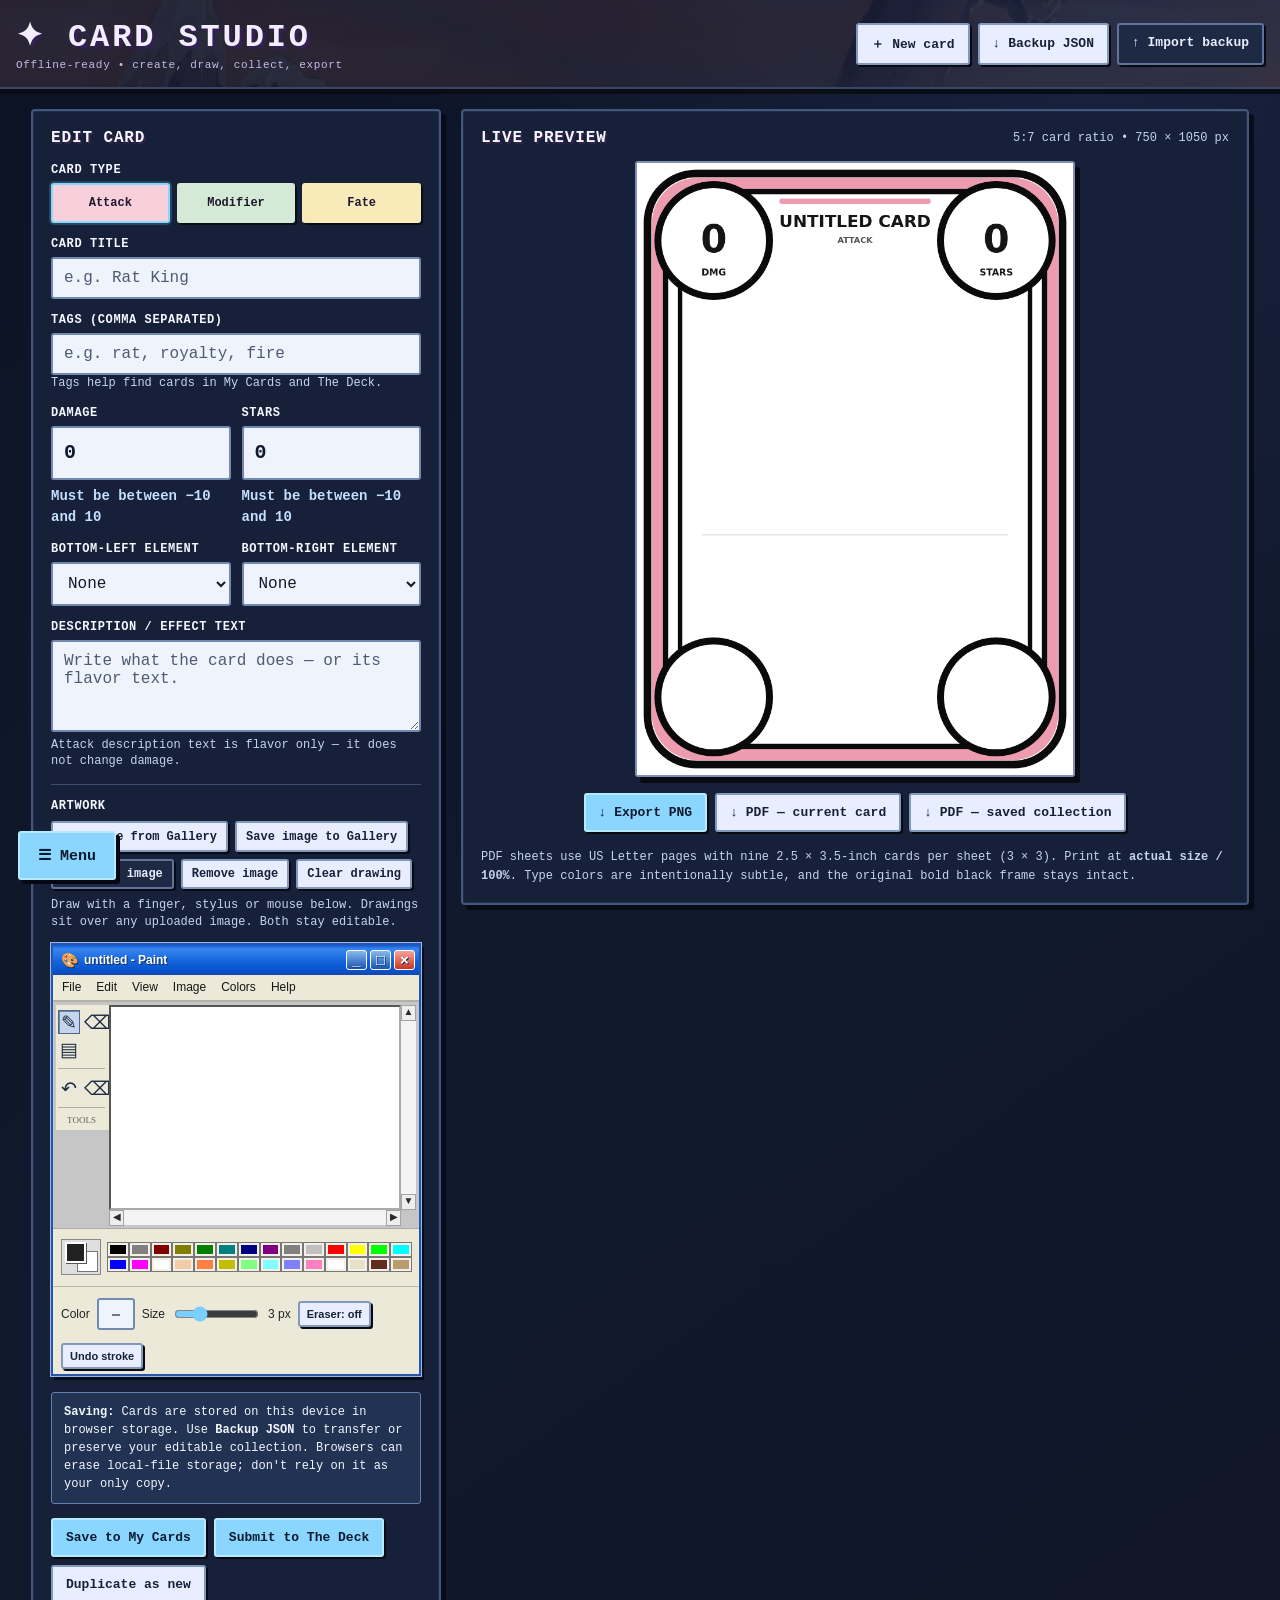
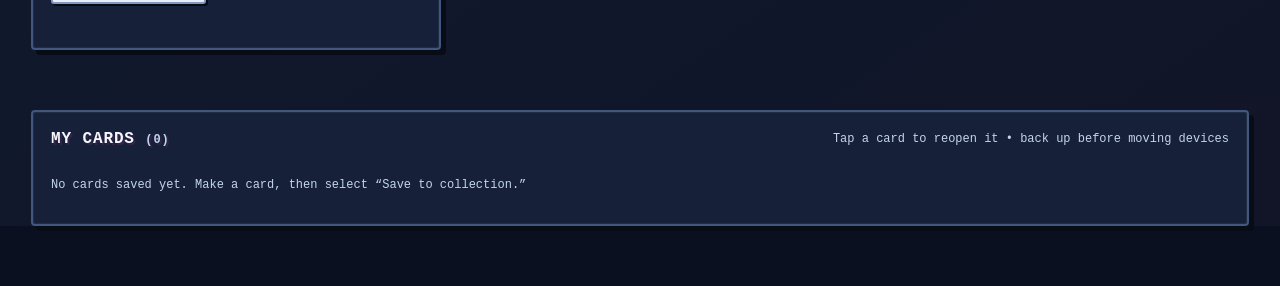
==== commit c3ab560c: "Match visible Paint white drawing canvas to actual card artwork bounds" ====
--- a/pixel-collection.html
+++ b/pixel-collection.html
@@ -152,6 +152,12 @@
 
 /* Pixel Collection — uses only existing card renderings and the studio palette. */
 .pixel-collection{background:#0b152a;border:3px solid #547da7;padding:12px;box-shadow:5px 5px 0 #050b17;margin-top:12px;min-width:0}.pixel-collection-head{display:flex;flex-wrap:wrap;justify-content:space-between;gap:8px;color:#b8e9ff;border-bottom:2px solid #43698d;padding:8px 4px 14px;margin-bottom:15px;letter-spacing:.07em;font:700 13px 'Courier New',monospace}.pixel-card-grid{display:grid;grid-template-columns:repeat(auto-fill,minmax(min(100%,156px),1fr));gap:12px;align-items:start}.pixel-card-slot{min-width:0;width:100%;display:flex;flex-direction:column;align-items:stretch;gap:5px;padding:9px;background:#192b47;border:2px solid #597da6;color:#f5faff;box-shadow:3px 3px 0 #050c1c;border-radius:2px;font:700 12px 'Courier New',monospace;cursor:pointer}.pixel-card-slot:hover,.pixel-card-slot:focus-visible{border-color:#91dbff;background:#243c5e;outline:2px solid #91dbff}.pixel-card-slot img{width:100%;aspect-ratio:5/7;object-fit:contain;background:white;max-height:none}.pixel-card-slot strong{white-space:normal;overflow-wrap:anywhere;color:#f6f8ff;font-size:12px}.pixel-card-slot small{color:#aeddf9}.pixel-card-inspector{margin-top:19px;border:2px solid #8bd6ff;background:#172740;padding:12px;color:#ebf4ff}.pixel-card-inspector[hidden]{display:none!important}#pixelInspectorContent{display:grid;grid-template-columns:minmax(0,1fr) minmax(0,1fr);gap:15px;margin-top:12px;align-items:start}.pixel-inspector-image{width:100%;max-width:360px;aspect-ratio:5/7;object-fit:contain;background:white}.pixel-inspector-details{min-width:0;overflow-wrap:anywhere}.pixel-inspector-details h3{color:#b3e6ff}.pixel-inspector-details p{color:#e3efff;line-height:1.45}@media(max-width:550px){.pixel-card-grid{grid-template-columns:repeat(2,minmax(0,1fr));gap:9px}.pixel-card-slot{padding:6px;font-size:11px}#pixelInspectorContent{grid-template-columns:1fr}.pixel-inspector-image{max-width:280px;margin:auto}}
+
+/* Paint canvas bounds: white is only the drawable 538×378 canvas. */
+.xp-workspace{min-height:0!important;align-items:flex-start!important}
+.xp-canvas-frame{align-self:flex-start!important;min-height:0!important;height:auto!important}
+.xp-canvas-scroll{height:auto!important;min-height:0!important;aspect-ratio:538/378!important;background:#c6c6c6!important}
+.xp-paint #drawPad{display:block!important;width:100%!important;height:auto!important;aspect-ratio:538/378!important;max-height:none!important}
 </style></head><body>
 <header><div><h1>✦ Card Studio</h1><small>Offline-ready • create, draw, collect, export</small></div><div class="top-actions"><button class="btn" id="newBtn">＋ New card</button><button class="btn" id="backupBtn">↓ Backup JSON</button><label class="btn" for="importBackup">↑ Import backup<input id="importBackup" type="file" accept="application/json,.json" hidden></label></div></header>
 <button id="menuToggle" type="button" aria-label="Open navigation" aria-expanded="false">☰ <span>Menu</span></button>
